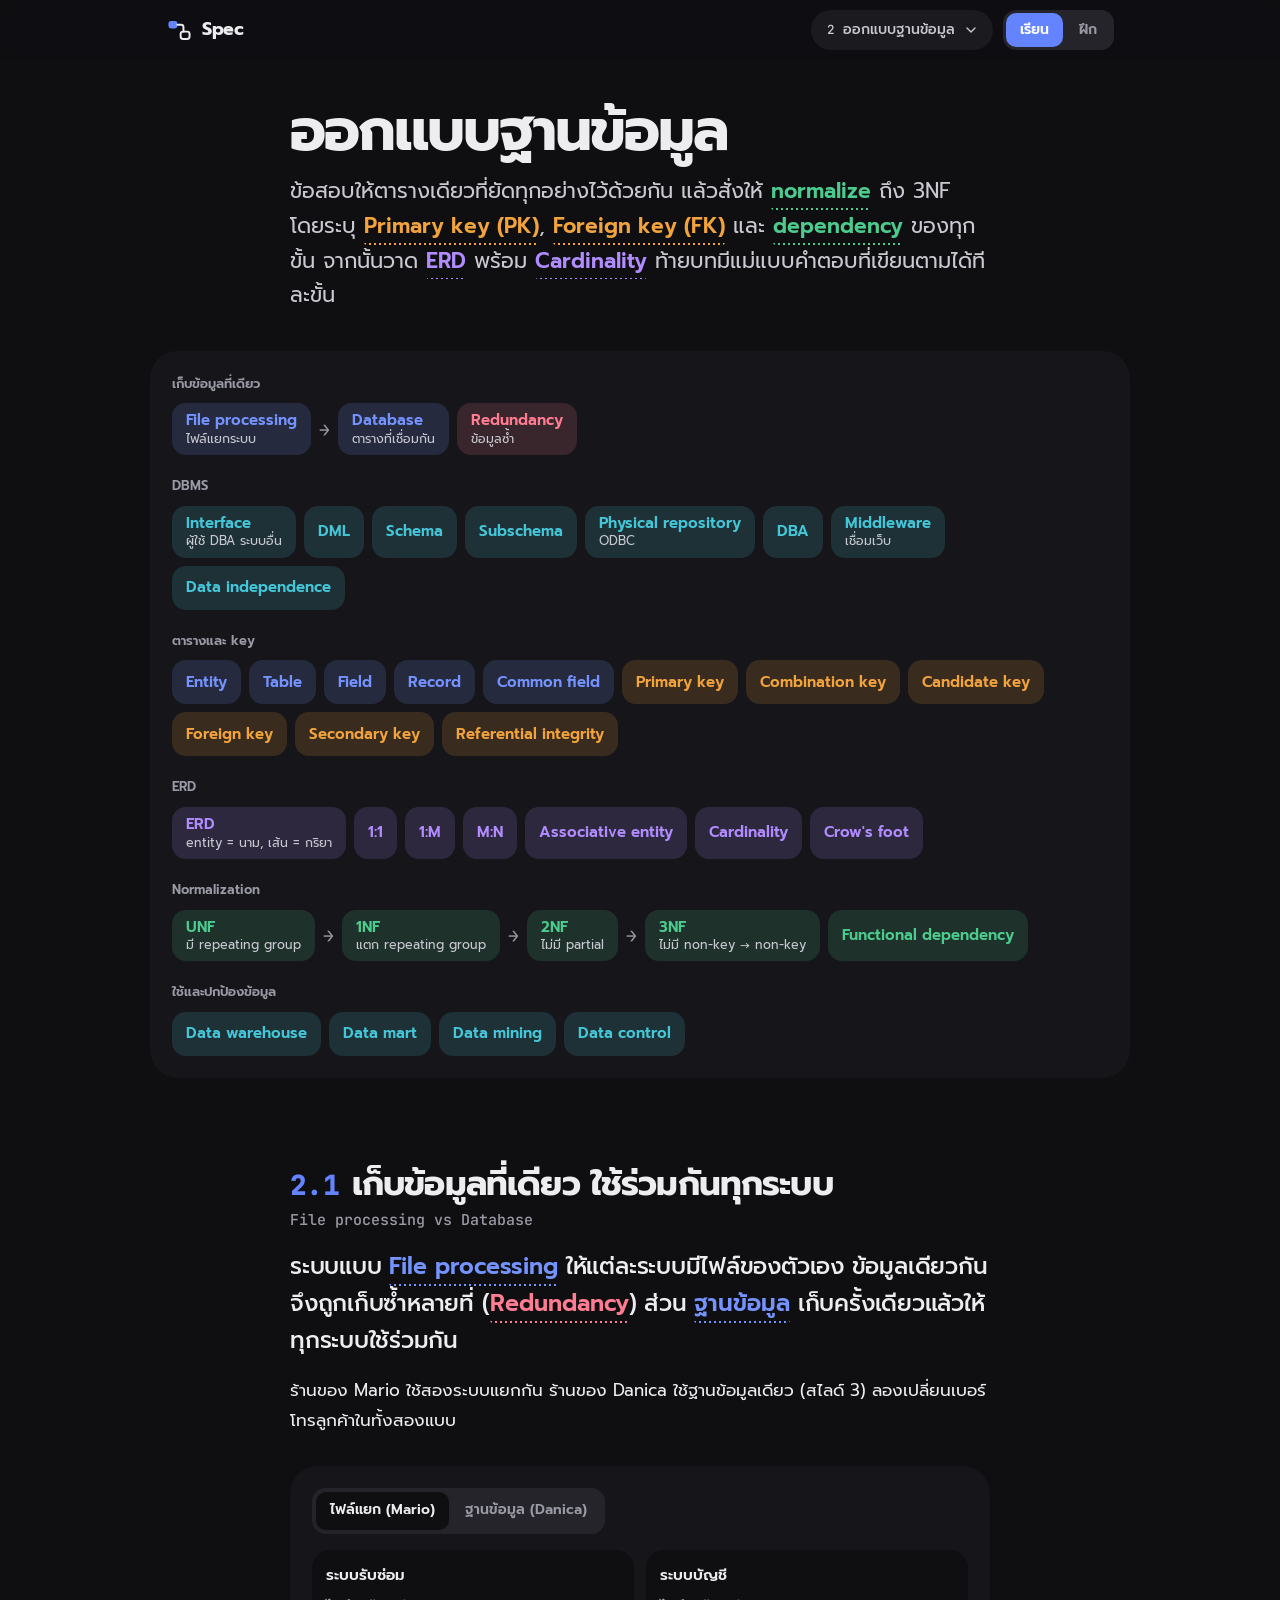
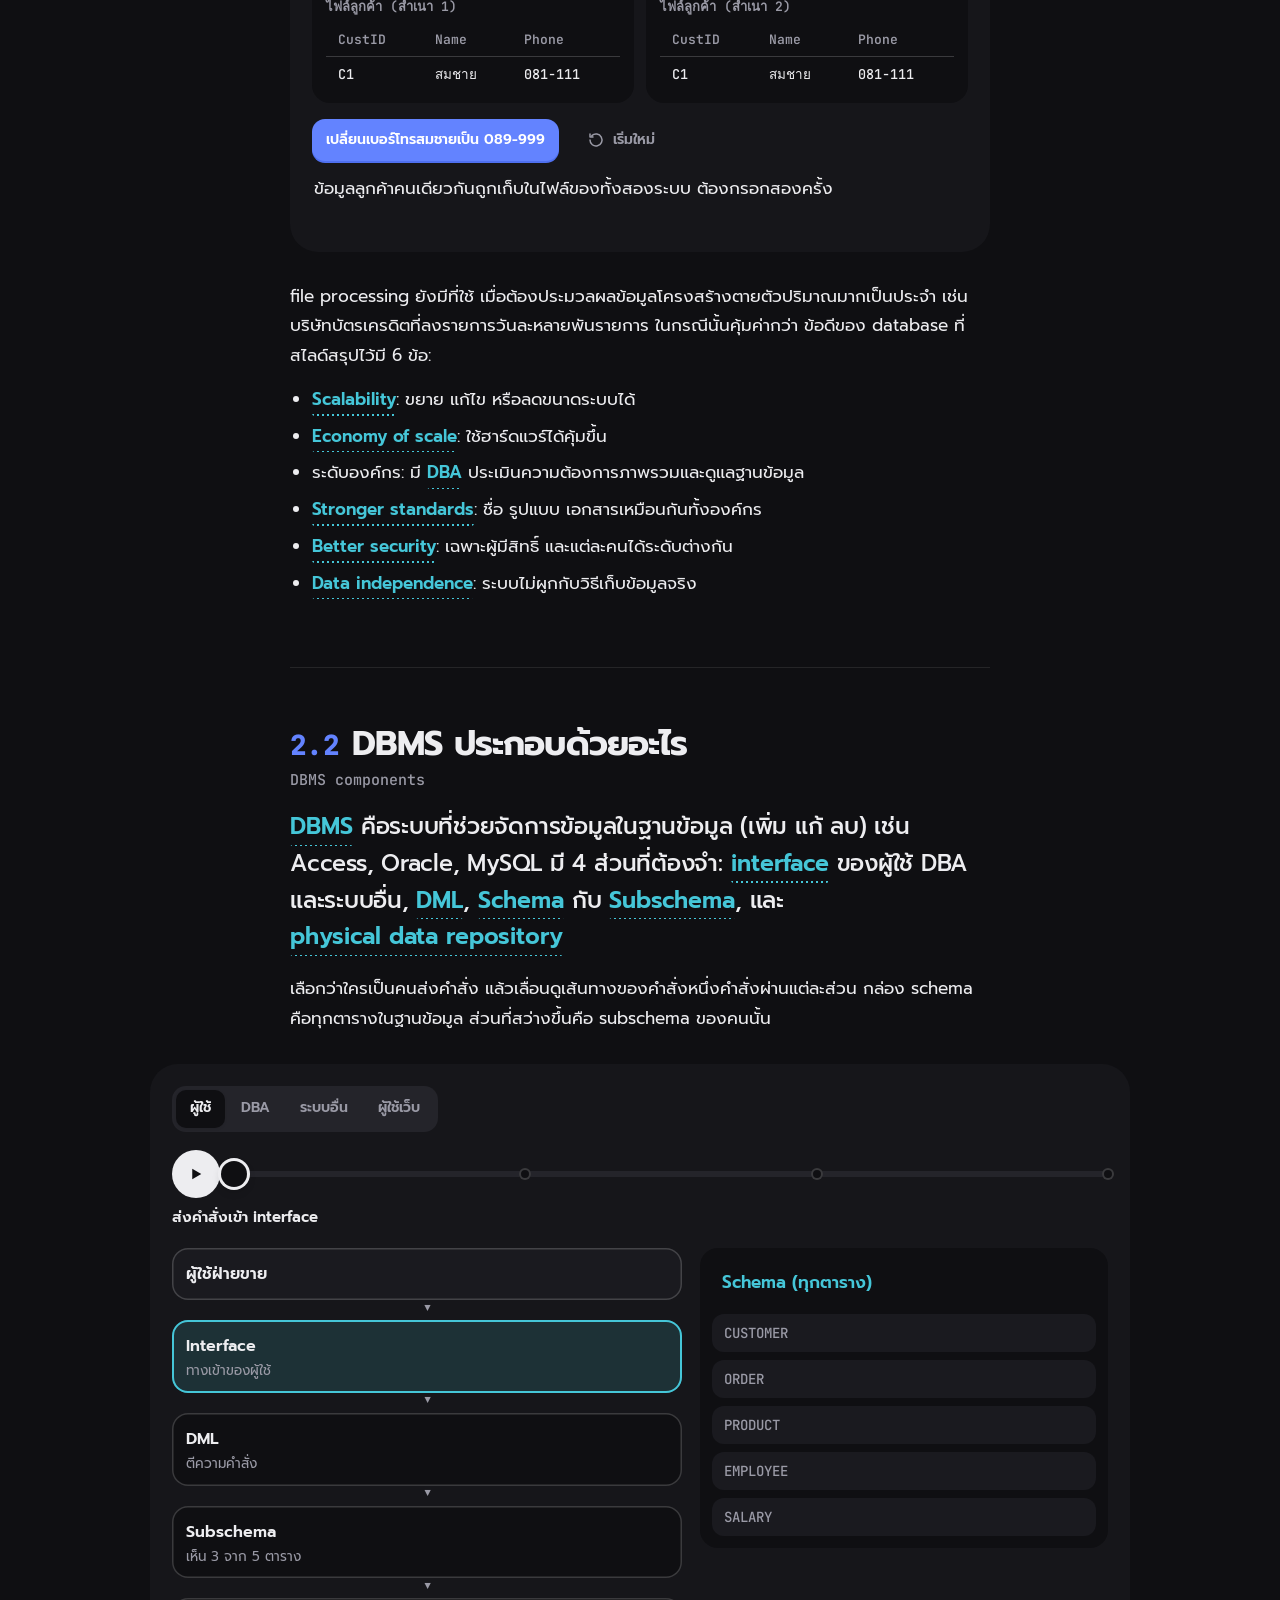
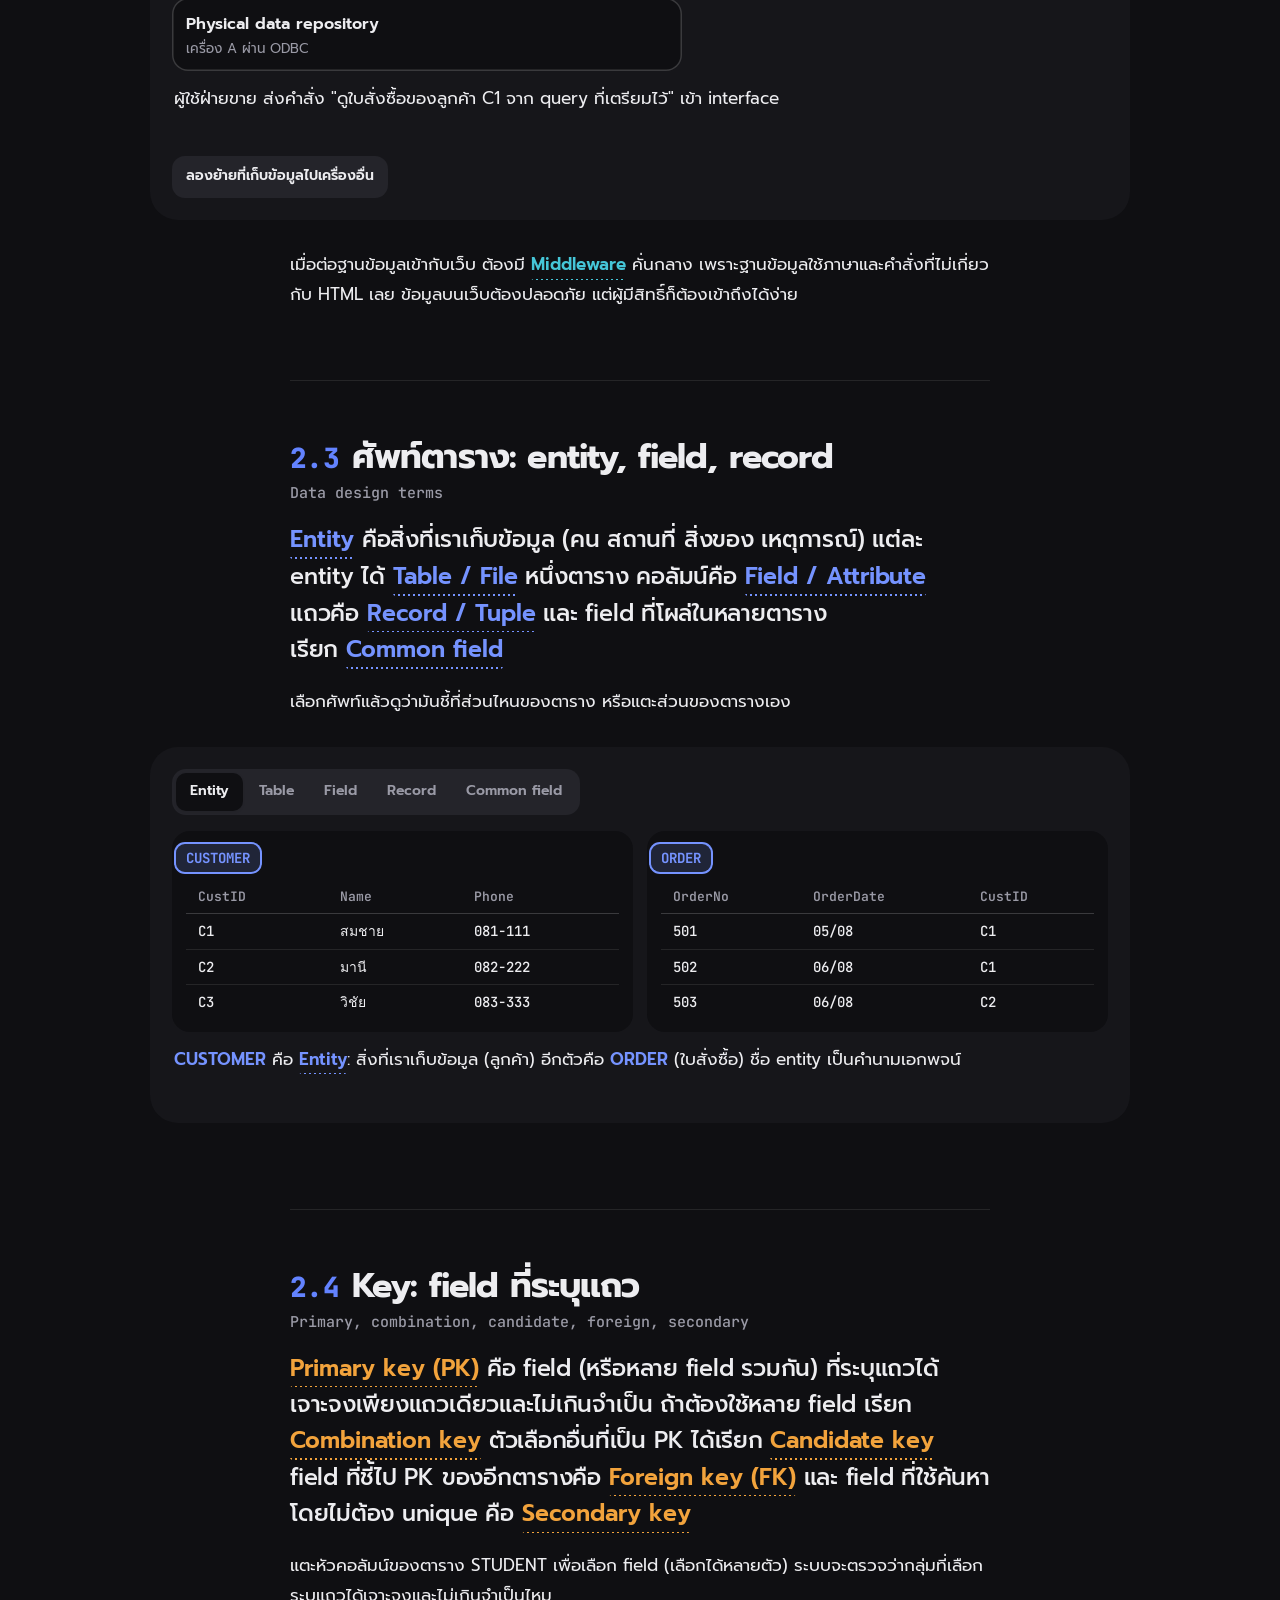
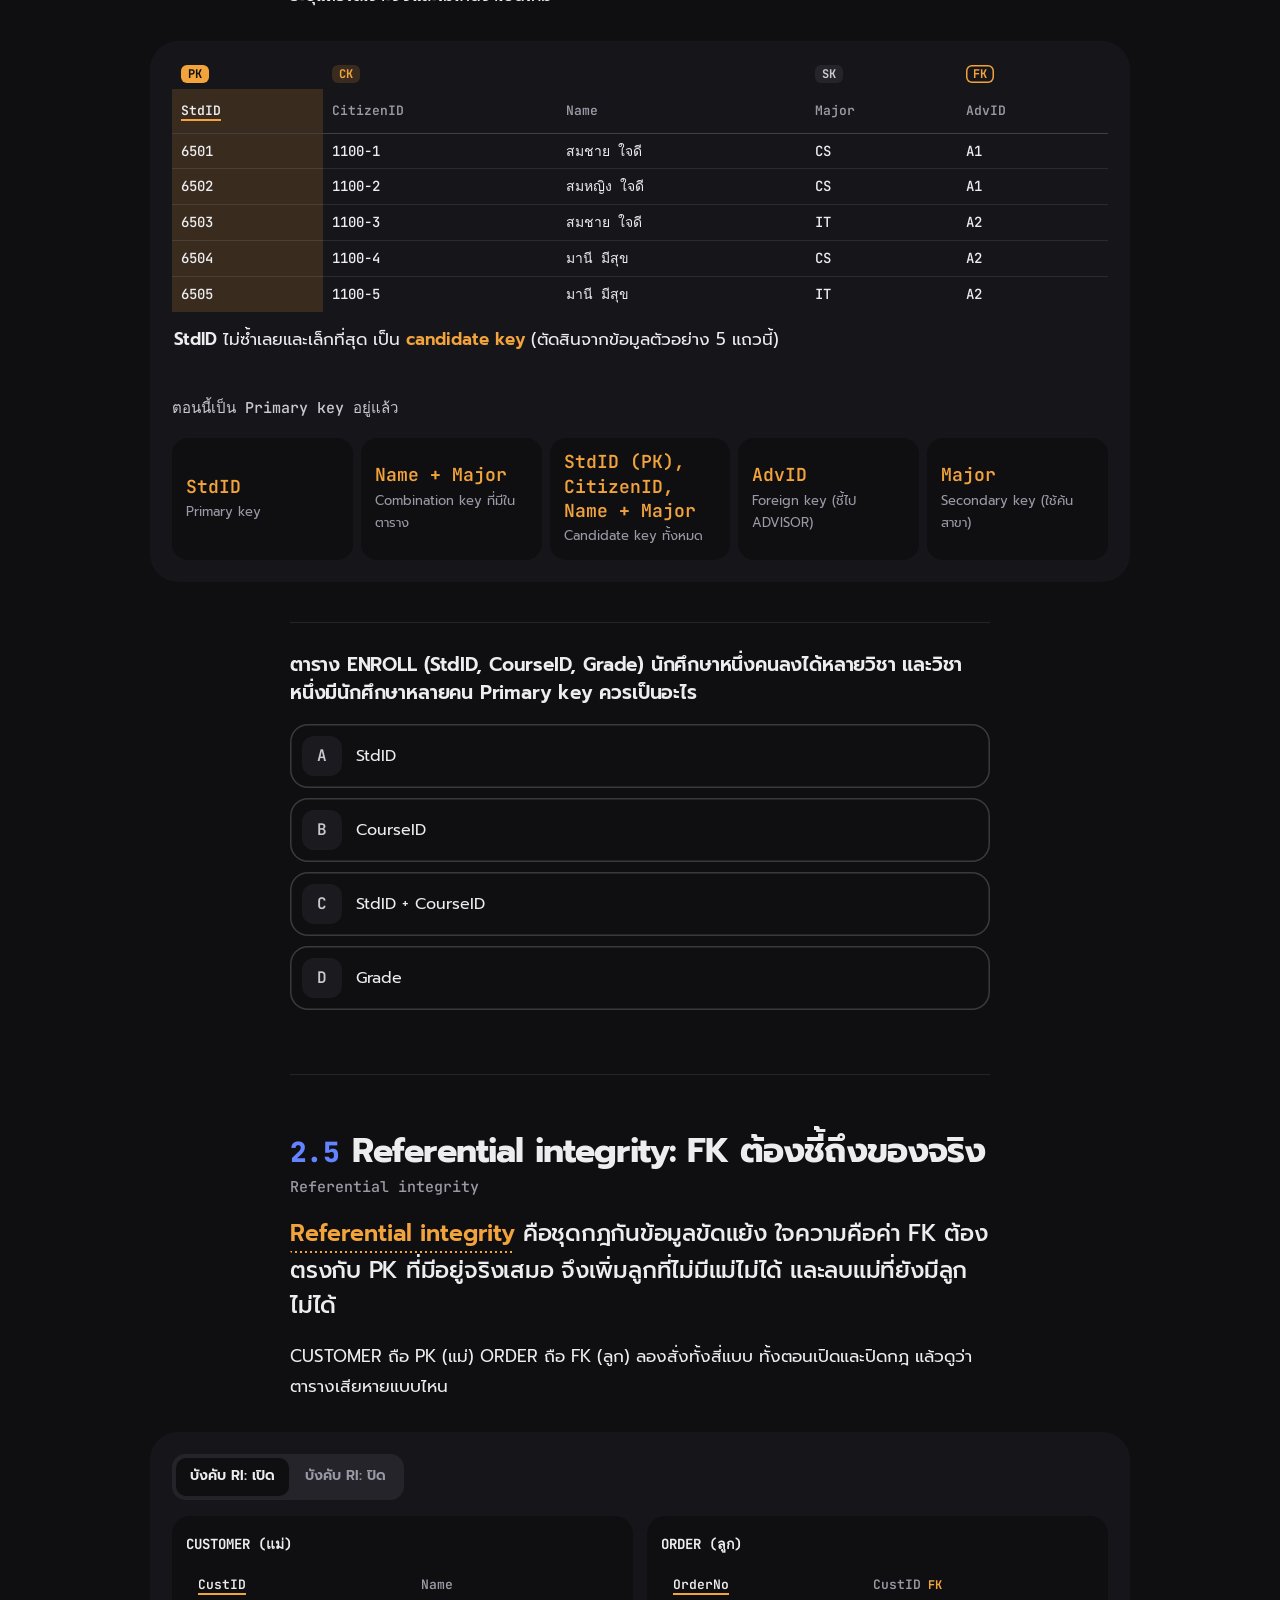
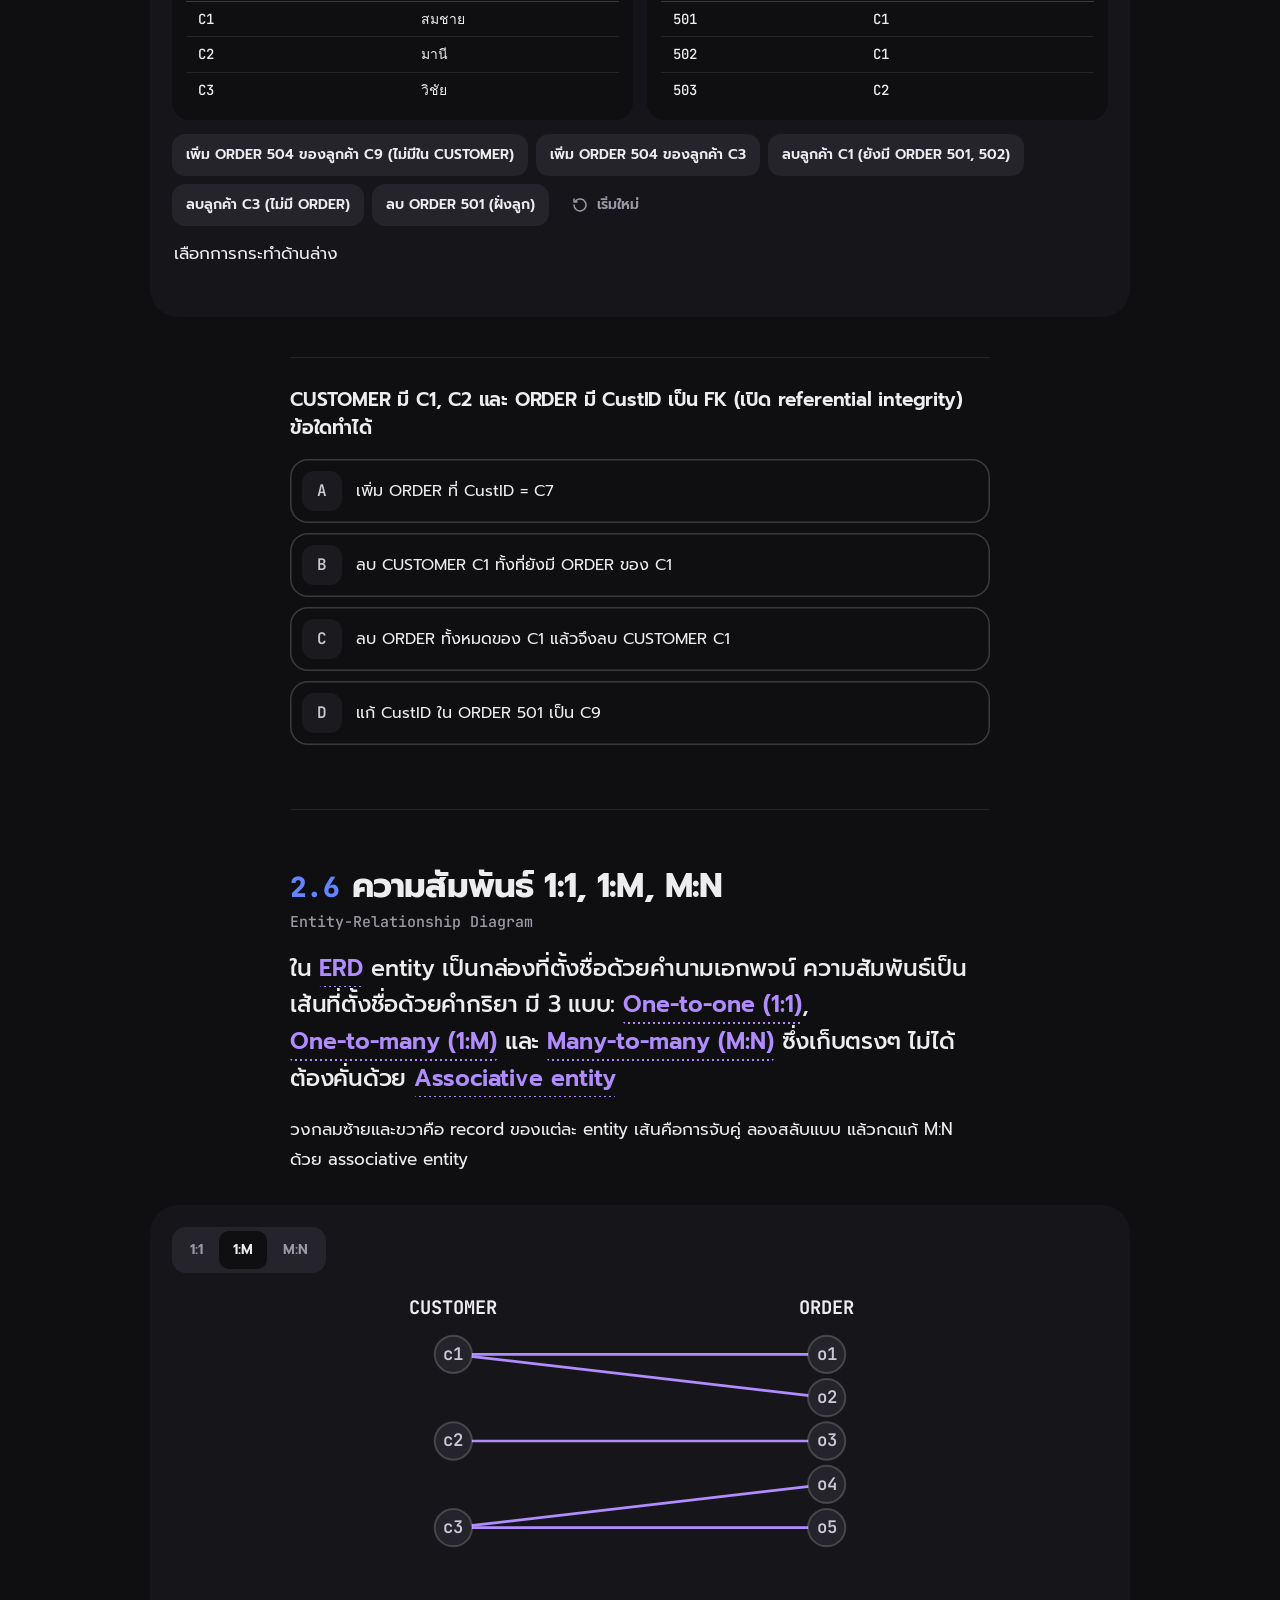
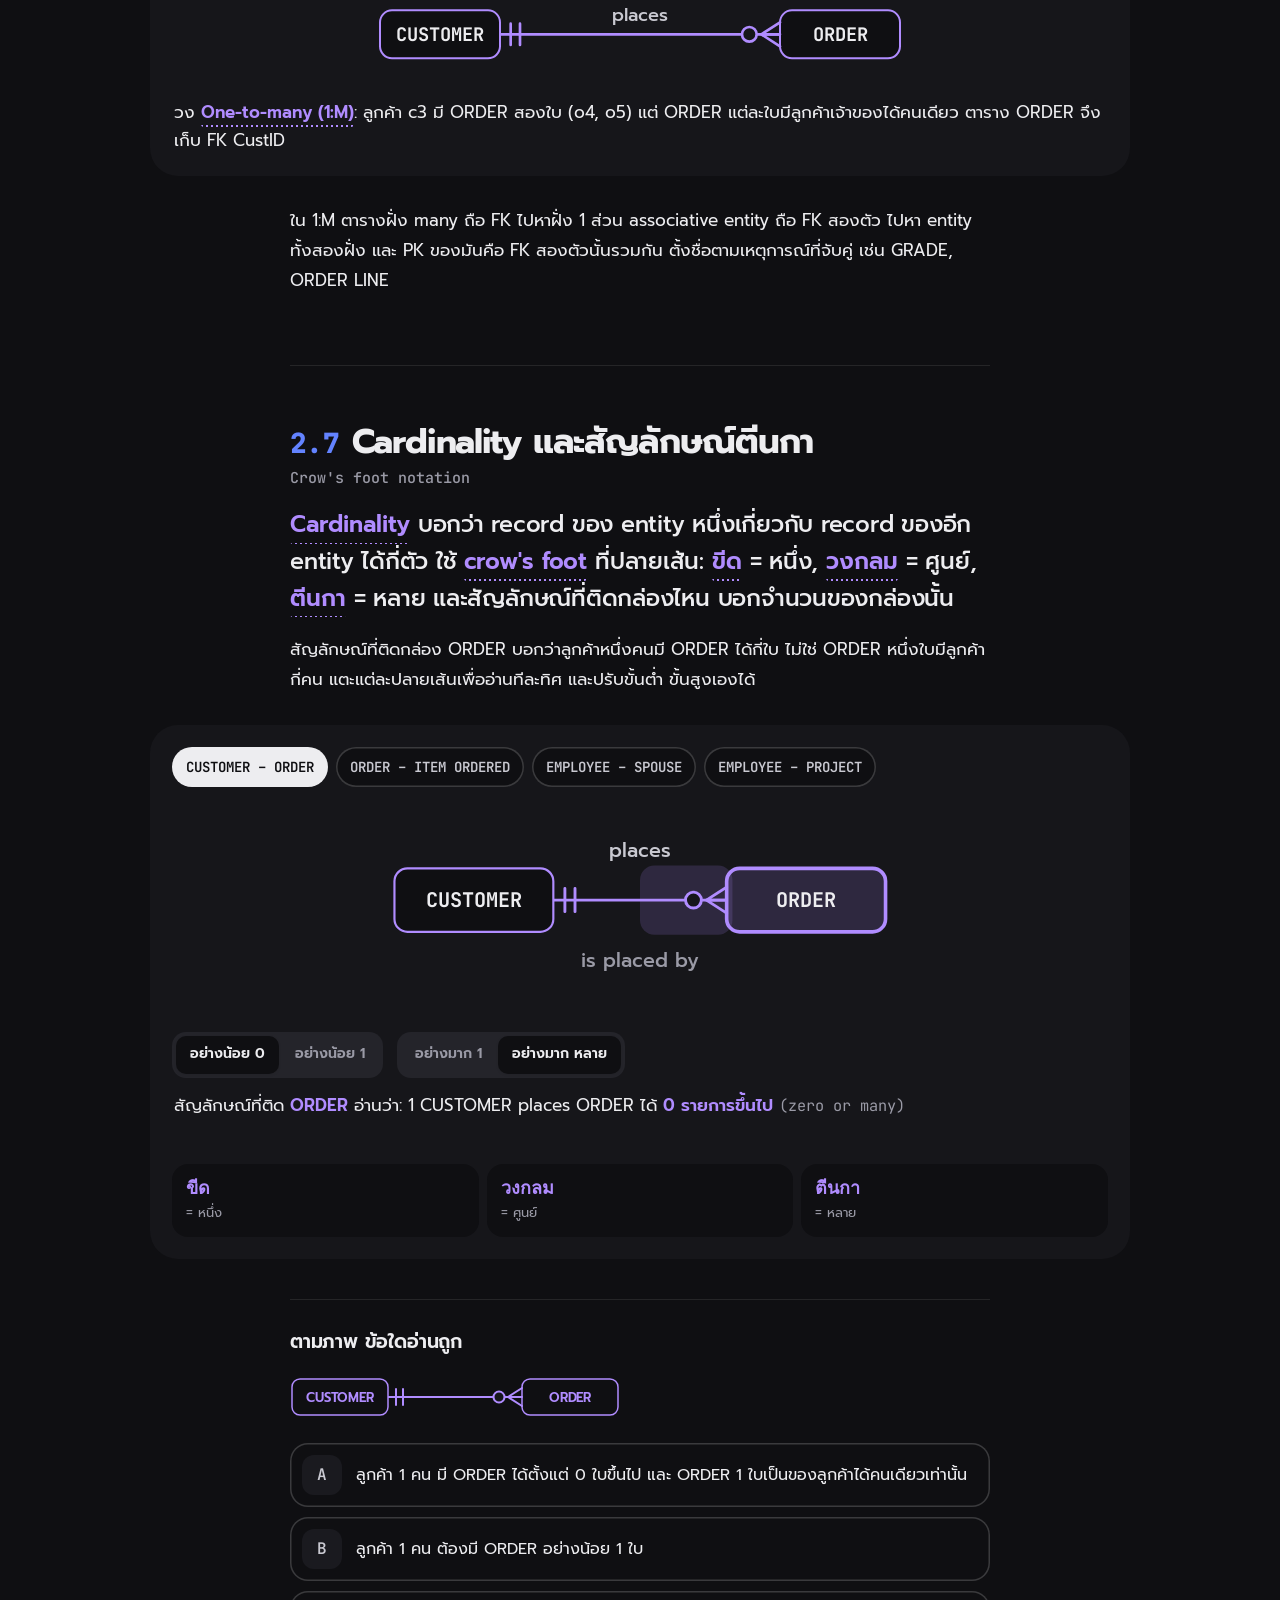
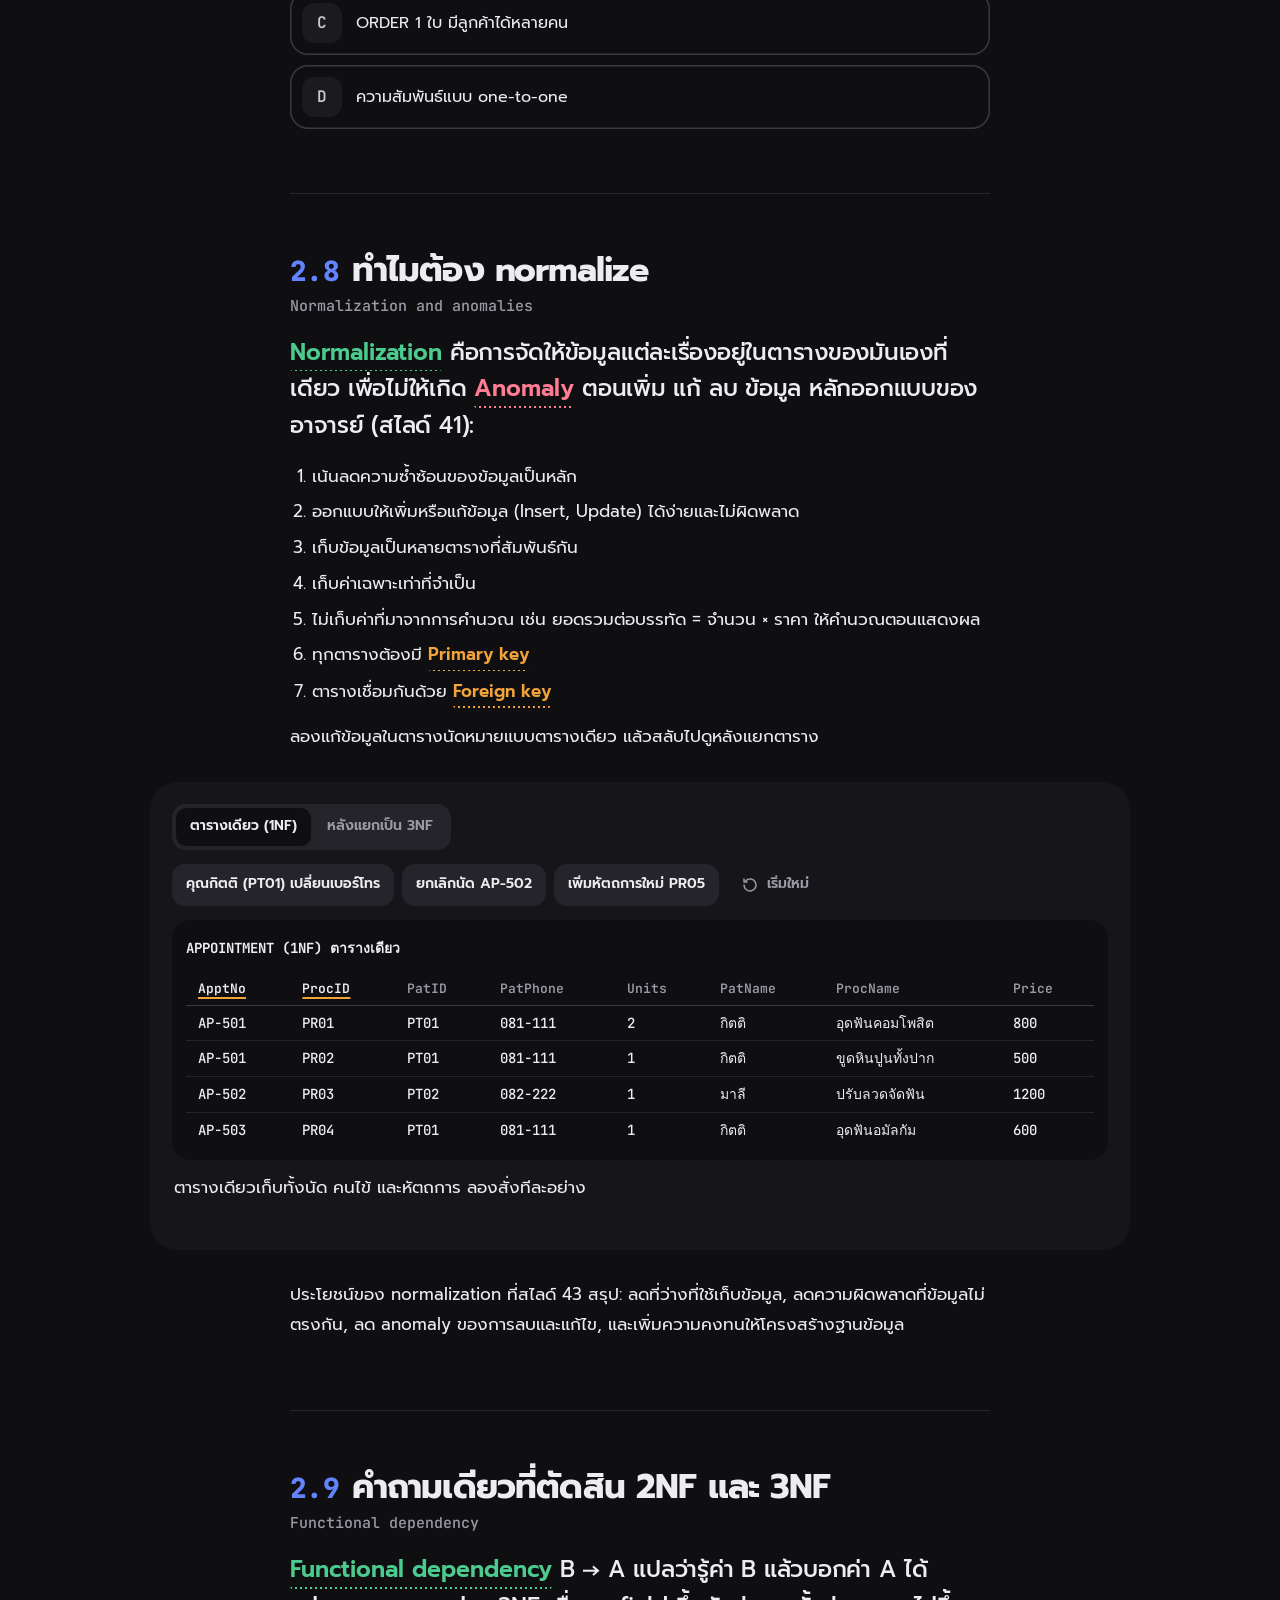
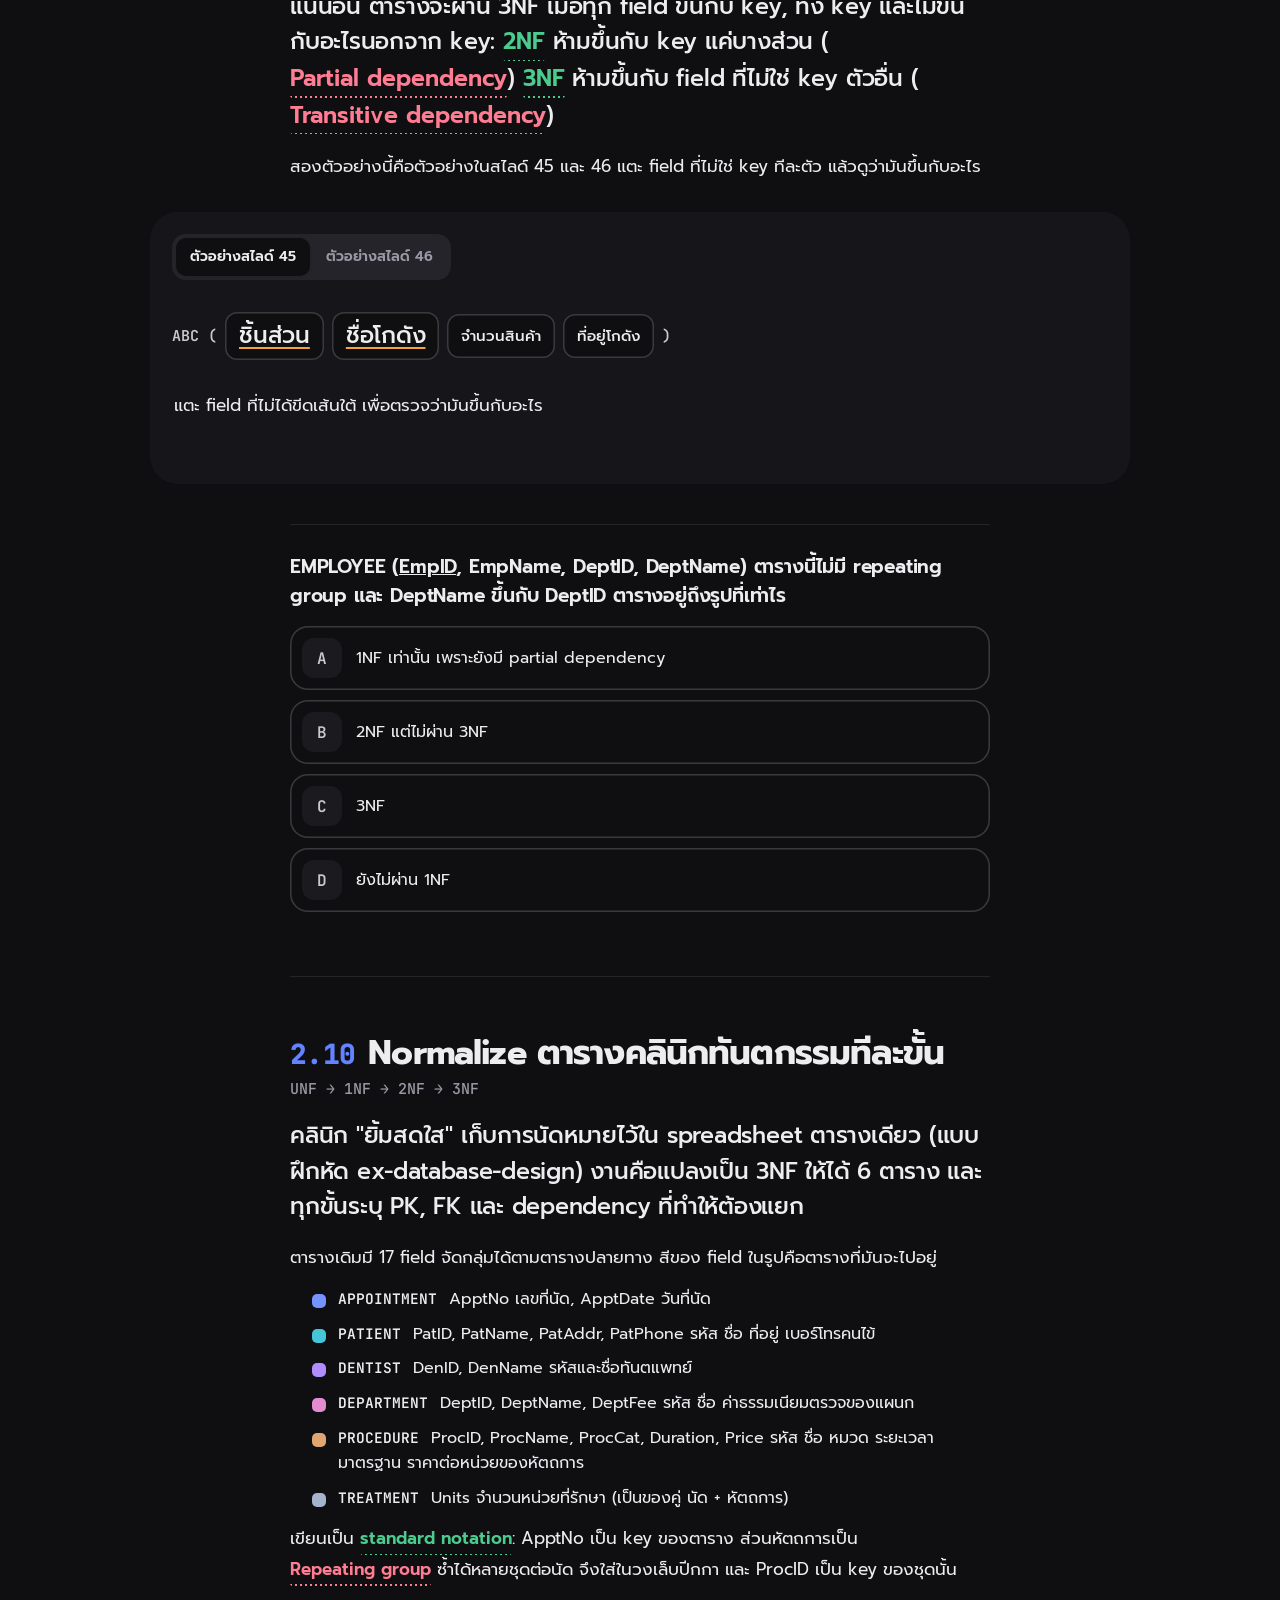
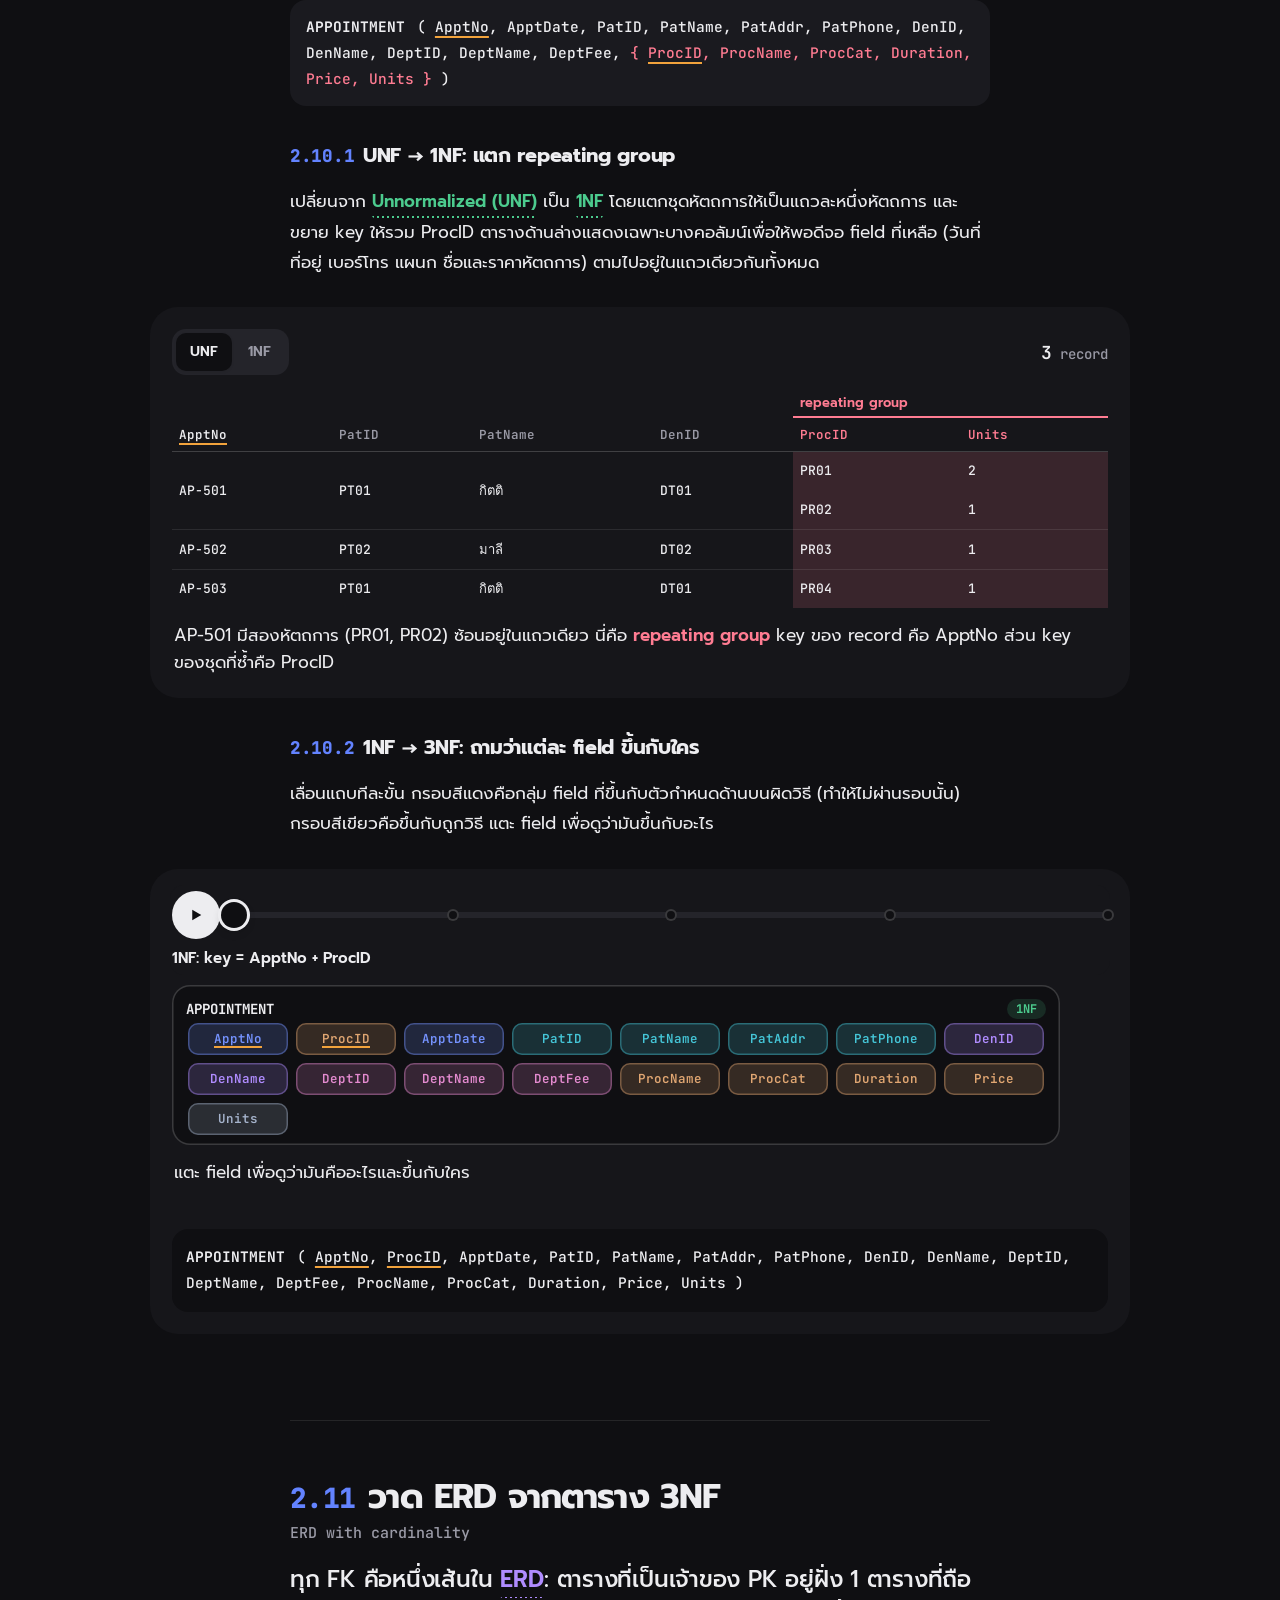
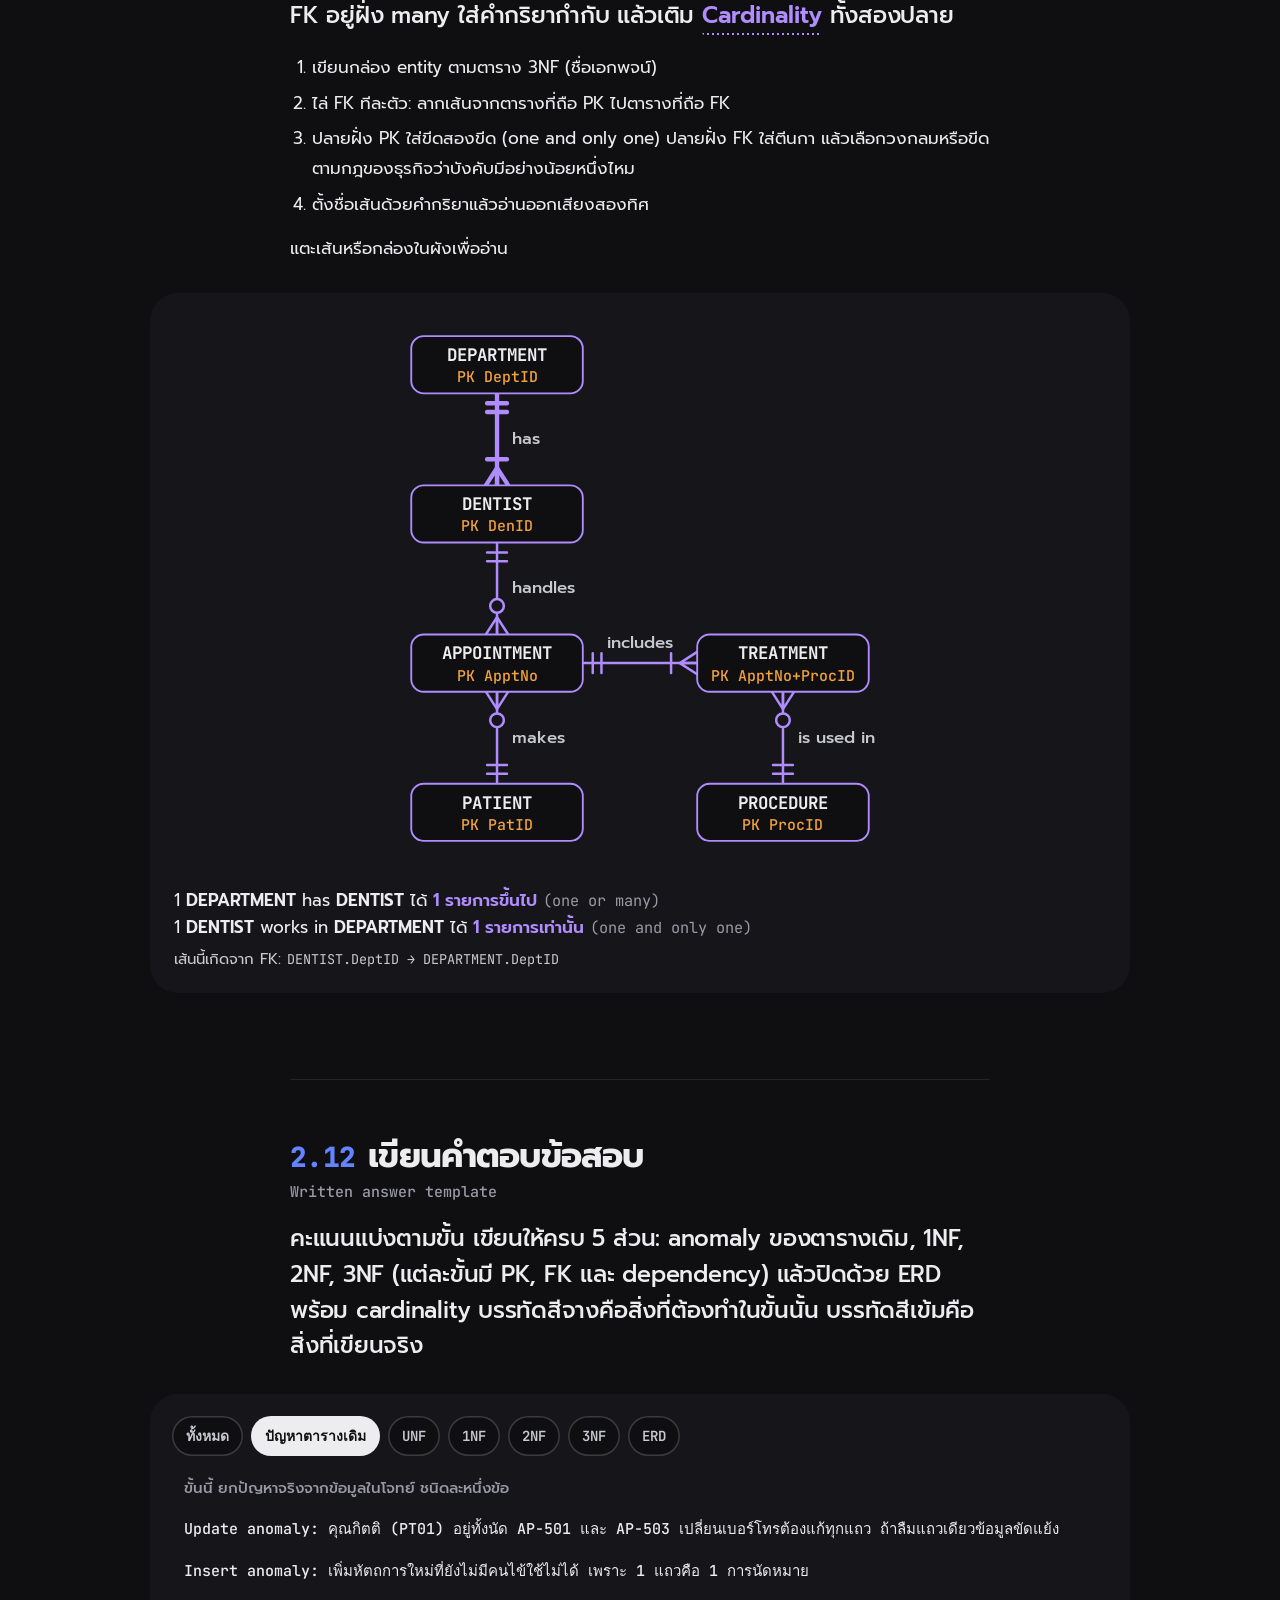
==== data.html @ 09eeddda "Spec: SA&D final review site" ====
<!doctype html>
<html lang="th" data-theme="dark">
<head>
<meta charset="utf-8">
<link rel="icon" href="favicon.svg" type="image/svg+xml">
<meta name="viewport" content="width=device-width, initial-scale=1, viewport-fit=cover">
<title>ออกแบบฐานข้อมูล | Spec</title>
<meta name="theme-color" content="#0F0F12">
<link rel="preconnect" href="https://fonts.googleapis.com">
<link rel="preconnect" href="https://fonts.gstatic.com" crossorigin>
<link rel="stylesheet" href="https://fonts.googleapis.com/css2?family=Prompt:wght@400;500;600;700&family=JetBrains+Mono:wght@400;500;600;700&display=swap">
<link rel="stylesheet" href="assets/core.css">
<link rel="stylesheet" href="assets/data.css">
</head>
<body>
<main>
  <div class="col head">
    <h1>ออกแบบฐานข้อมูล</h1>
    <p class="lede">ข้อสอบให้ตารางเดียวที่ยัดทุกอย่างไว้ด้วยกัน แล้วสั่งให้ [[norm|normalize]] ถึง 3NF โดยระบุ [[pk]], [[fk]] และ [[fd|dependency]] ของทุกขั้น จากนั้นวาด [[erd]] พร้อม [[cardinality]] ท้ายบทมีแม่แบบคำตอบที่เขียนตามได้ทีละขั้น</p>
  </div>

  <div class="fig map" id="map"></div>

  <section class="idea col" id="s-file">
    <h2>เก็บข้อมูลที่เดียว ใช้ร่วมกันทุกระบบ<span class="en">File processing vs Database</span></h2>
    <p class="key">ระบบแบบ [[filesys]] ให้แต่ละระบบมีไฟล์ของตัวเอง ข้อมูลเดียวกันจึงถูกเก็บซ้ำหลายที่ ([[redundancy]]) ส่วน [[database]] เก็บครั้งเดียวแล้วให้ทุกระบบใช้ร่วมกัน</p>
    <p>ร้านของ Mario ใช้สองระบบแยกกัน ร้านของ Danica ใช้ฐานข้อมูลเดียว (สไลด์ 3) ลองเปลี่ยนเบอร์โทรลูกค้าในทั้งสองแบบ</p>
    <div class="fig in-col" id="fig-file"></div>
    <p>file processing ยังมีที่ใช้ เมื่อต้องประมวลผลข้อมูลโครงสร้างตายตัวปริมาณมากเป็นประจำ เช่น บริษัทบัตรเครดิตที่ลงรายการวันละหลายพันรายการ ในกรณีนั้นคุ้มค่ากว่า ข้อดีของ database ที่สไลด์สรุปไว้มี 6 ข้อ:</p>
    <ul>
      <li>[[scal]]: ขยาย แก้ไข หรือลดขนาดระบบได้</li>
      <li>[[econ]]: ใช้ฮาร์ดแวร์ได้คุ้มขึ้น</li>
      <li>ระดับองค์กร: มี [[dba]] ประเมินความต้องการภาพรวมและดูแลฐานข้อมูล</li>
      <li>[[stdz]]: ชื่อ รูปแบบ เอกสารเหมือนกันทั้งองค์กร</li>
      <li>[[secur]]: เฉพาะผู้มีสิทธิ์ และแต่ละคนได้ระดับต่างกัน</li>
      <li>[[indep]]: ระบบไม่ผูกกับวิธีเก็บข้อมูลจริง</li>
    </ul>
  </section>

  <section class="idea col" id="s-dbms">
    <h2>DBMS ประกอบด้วยอะไร<span class="en">DBMS components</span></h2>
    <p class="key">[[dbms]] คือระบบที่ช่วยจัดการข้อมูลในฐานข้อมูล (เพิ่ม แก้ ลบ) เช่น Access, Oracle, MySQL มี 4 ส่วนที่ต้องจำ: [[iface|interface]] ของผู้ใช้ DBA และระบบอื่น, [[dml]], [[schema]] กับ [[subschema]], และ [[repo|physical data repository]]</p>
    <p>เลือกว่าใครเป็นคนส่งคำสั่ง แล้วเลื่อนดูเส้นทางของคำสั่งหนึ่งคำสั่งผ่านแต่ละส่วน กล่อง schema คือทุกตารางในฐานข้อมูล ส่วนที่สว่างขึ้นคือ subschema ของคนนั้น</p>
    <div class="fig" id="fig-dbms"></div>
    <p>เมื่อต่อฐานข้อมูลเข้ากับเว็บ ต้องมี [[middleware]] คั่นกลาง เพราะฐานข้อมูลใช้ภาษาและคำสั่งที่ไม่เกี่ยวกับ HTML เลย ข้อมูลบนเว็บต้องปลอดภัย แต่ผู้มีสิทธิ์ก็ต้องเข้าถึงได้ง่าย</p>
  </section>

  <section class="idea col" id="s-terms">
    <h2>ศัพท์ตาราง: entity, field, record<span class="en">Data design terms</span></h2>
    <p class="key">[[entity]] คือสิ่งที่เราเก็บข้อมูล (คน สถานที่ สิ่งของ เหตุการณ์) แต่ละ entity ได้ [[table]] หนึ่งตาราง คอลัมน์คือ [[field]] แถวคือ [[record]] และ field ที่โผล่ในหลายตารางเรียก [[commonfield]]</p>
    <p>เลือกศัพท์แล้วดูว่ามันชี้ที่ส่วนไหนของตาราง หรือแตะส่วนของตารางเอง</p>
    <div class="fig" id="fig-terms"></div>
  </section>

  <section class="idea col" id="s-keys">
    <h2>Key: field ที่ระบุแถว<span class="en">Primary, combination, candidate, foreign, secondary</span></h2>
    <p class="key">[[pk]] คือ field (หรือหลาย field รวมกัน) ที่ระบุแถวได้เจาะจงเพียงแถวเดียวและไม่เกินจำเป็น ถ้าต้องใช้หลาย field เรียก [[combkey]] ตัวเลือกอื่นที่เป็น PK ได้เรียก [[candkey]] field ที่ชี้ไป PK ของอีกตารางคือ [[fk]] และ field ที่ใช้ค้นหาโดยไม่ต้อง unique คือ [[seckey]]</p>
    <p>แตะหัวคอลัมน์ของตาราง STUDENT เพื่อเลือก field (เลือกได้หลายตัว) ระบบจะตรวจว่ากลุ่มที่เลือกระบุแถวได้เจาะจงและไม่เกินจำเป็นไหม</p>
    <div class="fig" id="fig-keys"></div>
    <div id="q-keys"></div>
  </section>

  <section class="idea col" id="s-ri">
    <h2>Referential integrity: FK ต้องชี้ถึงของจริง<span class="en">Referential integrity</span></h2>
    <p class="key">[[ri]] คือชุดกฎกันข้อมูลขัดแย้ง ใจความคือค่า FK ต้องตรงกับ PK ที่มีอยู่จริงเสมอ จึงเพิ่มลูกที่ไม่มีแม่ไม่ได้ และลบแม่ที่ยังมีลูกไม่ได้</p>
    <p>CUSTOMER ถือ PK (แม่) ORDER ถือ FK (ลูก) ลองสั่งทั้งสี่แบบ ทั้งตอนเปิดและปิดกฎ แล้วดูว่าตารางเสียหายแบบไหน</p>
    <div class="fig" id="fig-ri"></div>
    <div id="q-ri"></div>
  </section>

  <section class="idea col" id="s-rel">
    <h2>ความสัมพันธ์ 1:1, 1:M, M:N<span class="en">Entity-Relationship Diagram</span></h2>
    <p class="key">ใน [[erd]] entity เป็นกล่องที่ตั้งชื่อด้วยคำนามเอกพจน์ ความสัมพันธ์เป็นเส้นที่ตั้งชื่อด้วยคำกริยา มี 3 แบบ: [[r11]], [[r1m]] และ [[rmn]] ซึ่งเก็บตรงๆ ไม่ได้ ต้องคั่นด้วย [[assoc]]</p>
    <p>วงกลมซ้ายและขวาคือ record ของแต่ละ entity เส้นคือการจับคู่ ลองสลับแบบ แล้วกดแก้ M:N ด้วย associative entity</p>
    <div class="fig" id="fig-rel"></div>
    <p>ใน 1:M ตารางฝั่ง many ถือ FK ไปหาฝั่ง 1 ส่วน associative entity ถือ FK สองตัว ไปหา entity ทั้งสองฝั่ง และ PK ของมันคือ FK สองตัวนั้นรวมกัน ตั้งชื่อตามเหตุการณ์ที่จับคู่ เช่น GRADE, ORDER LINE</p>
  </section>

  <section class="idea col" id="s-crow">
    <h2>Cardinality และสัญลักษณ์ตีนกา<span class="en">Crow's foot notation</span></h2>
    <p class="key">[[cardinality]] บอกว่า record ของ entity หนึ่งเกี่ยวกับ record ของอีก entity ได้กี่ตัว ใช้ [[crow|crow's foot]] ที่ปลายเส้น: [[sbar|ขีด]] = หนึ่ง, [[scircle|วงกลม]] = ศูนย์, [[sfoot|ตีนกา]] = หลาย และสัญลักษณ์ที่ติดกล่องไหน บอกจำนวนของกล่องนั้น</p>
    <p>สัญลักษณ์ที่ติดกล่อง ORDER บอกว่าลูกค้าหนึ่งคนมี ORDER ได้กี่ใบ ไม่ใช่ ORDER หนึ่งใบมีลูกค้ากี่คน แตะแต่ละปลายเส้นเพื่ออ่านทีละทิศ และปรับขั้นต่ำ ขั้นสูงเองได้</p>
    <div class="fig" id="fig-crow"></div>
    <div id="q-crow"></div>
  </section>

  <section class="idea col" id="s-norm">
    <h2>ทำไมต้อง normalize<span class="en">Normalization and anomalies</span></h2>
    <p class="key">[[norm]] คือการจัดให้ข้อมูลแต่ละเรื่องอยู่ในตารางของมันเองที่เดียว เพื่อไม่ให้เกิด [[anomaly]] ตอนเพิ่ม แก้ ลบ ข้อมูล หลักออกแบบของอาจารย์ (สไลด์ 41):</p>
    <ol>
      <li>เน้นลดความซ้ำซ้อนของข้อมูลเป็นหลัก</li>
      <li>ออกแบบให้เพิ่มหรือแก้ข้อมูล (Insert, Update) ได้ง่ายและไม่ผิดพลาด</li>
      <li>เก็บข้อมูลเป็นหลายตารางที่สัมพันธ์กัน</li>
      <li>เก็บค่าเฉพาะเท่าที่จำเป็น</li>
      <li>ไม่เก็บค่าที่มาจากการคำนวณ เช่น ยอดรวมต่อบรรทัด = จำนวน × ราคา ให้คำนวณตอนแสดงผล</li>
      <li>ทุกตารางต้องมี [[pk|Primary key]]</li>
      <li>ตารางเชื่อมกันด้วย [[fk|Foreign key]]</li>
    </ol>
    <p>ลองแก้ข้อมูลในตารางนัดหมายแบบตารางเดียว แล้วสลับไปดูหลังแยกตาราง</p>
    <div class="fig" id="fig-anom"></div>
    <p>ประโยชน์ของ normalization ที่สไลด์ 43 สรุป: ลดที่ว่างที่ใช้เก็บข้อมูล, ลดความผิดพลาดที่ข้อมูลไม่ตรงกัน, ลด anomaly ของการลบและแก้ไข, และเพิ่มความคงทนให้โครงสร้างฐานข้อมูล</p>
  </section>

  <section class="idea col" id="s-fd">
    <h2>คำถามเดียวที่ตัดสิน 2NF และ 3NF<span class="en">Functional dependency</span></h2>
    <p class="key">[[fd|Functional dependency]] B → A แปลว่ารู้ค่า B แล้วบอกค่า A ได้แน่นอน ตารางจะผ่าน 3NF เมื่อทุก field ขึ้นกับ key, ทั้ง key และไม่ขึ้นกับอะไรนอกจาก key: [[nf2|2NF]] ห้ามขึ้นกับ key แค่บางส่วน ([[partial]]) [[nf3|3NF]] ห้ามขึ้นกับ field ที่ไม่ใช่ key ตัวอื่น ([[transitive]])</p>
    <p>สองตัวอย่างนี้คือตัวอย่างในสไลด์ 45 และ 46 แตะ field ที่ไม่ใช่ key ทีละตัว แล้วดูว่ามันขึ้นกับอะไร</p>
    <div class="fig" id="fig-fd"></div>
    <div id="q-fd"></div>
  </section>

  <section class="idea col" id="s-walk">
    <h2>Normalize ตารางคลินิกทันตกรรมทีละขั้น<span class="en">UNF → 1NF → 2NF → 3NF</span></h2>
    <p class="key">คลินิก "ยิ้มสดใส" เก็บการนัดหมายไว้ใน spreadsheet ตารางเดียว (แบบฝึกหัด ex-database-design) งานคือแปลงเป็น 3NF ให้ได้ 6 ตาราง และทุกขั้นระบุ PK, FK และ dependency ที่ทำให้ต้องแยก</p>
    <p>ตารางเดิมมี 17 field จัดกลุ่มได้ตามตารางปลายทาง สีของ field ในรูปคือตารางที่มันจะไปอยู่</p>
    <ul class="grp6">
      <li><i class="sw oa"></i><span><b>APPOINTMENT</b> ApptNo เลขที่นัด, ApptDate วันที่นัด</span></li>
      <li><i class="sw op"></i><span><b>PATIENT</b> PatID, PatName, PatAddr, PatPhone รหัส ชื่อ ที่อยู่ เบอร์โทรคนไข้</span></li>
      <li><i class="sw od"></i><span><b>DENTIST</b> DenID, DenName รหัสและชื่อทันตแพทย์</span></li>
      <li><i class="sw ot"></i><span><b>DEPARTMENT</b> DeptID, DeptName, DeptFee รหัส ชื่อ ค่าธรรมเนียมตรวจของแผนก</span></li>
      <li><i class="sw or"></i><span><b>PROCEDURE</b> ProcID, ProcName, ProcCat, Duration, Price รหัส ชื่อ หมวด ระยะเวลามาตรฐาน ราคาต่อหน่วยของหัตถการ</span></li>
      <li><i class="sw ou"></i><span><b>TREATMENT</b> Units จำนวนหน่วยที่รักษา (เป็นของคู่ นัด + หัตถการ)</span></li>
    </ul>
    <p>เขียนเป็น [[notation|standard notation]]: ApptNo เป็น key ของตาราง ส่วนหัตถการเป็น [[repgroup]] ซ้ำได้หลายชุดต่อนัด จึงใส่ในวงเล็บปีกกา และ ProcID เป็น key ของชุดนั้น</p>
    <div class="note-code mono" id="unf-code"></div>

    <h3>UNF → 1NF: แตก repeating group</h3>
    <p>เปลี่ยนจาก [[unf]] เป็น [[nf1]] โดยแตกชุดหัตถการให้เป็นแถวละหนึ่งหัตถการ และขยาย key ให้รวม ProcID ตารางด้านล่างแสดงเฉพาะบางคอลัมน์เพื่อให้พอดีจอ field ที่เหลือ (วันที่ ที่อยู่ เบอร์โทร แผนก ชื่อและราคาหัตถการ) ตามไปอยู่ในแถวเดียวกันทั้งหมด</p>
    <div class="fig" id="fig-1nf"></div>

    <h3>1NF → 3NF: ถามว่าแต่ละ field ขึ้นกับใคร</h3>
    <p>เลื่อนแถบทีละขั้น กรอบสีแดงคือกลุ่ม field ที่ขึ้นกับตัวกำหนดด้านบนผิดวิธี (ทำให้ไม่ผ่านรอบนั้น) กรอบสีเขียวคือขึ้นกับถูกวิธี แตะ field เพื่อดูว่ามันขึ้นกับอะไร</p>
    <div class="fig stickfig" id="fig-nf"></div>
  </section>

  <section class="idea col" id="s-erd">
    <h2>วาด ERD จากตาราง 3NF<span class="en">ERD with cardinality</span></h2>
    <p class="key">ทุก FK คือหนึ่งเส้นใน [[erd]]: ตารางที่เป็นเจ้าของ PK อยู่ฝั่ง 1 ตารางที่ถือ FK อยู่ฝั่ง many ใส่คำกริยากำกับ แล้วเติม [[cardinality]] ทั้งสองปลาย</p>
    <ol>
      <li>เขียนกล่อง entity ตามตาราง 3NF (ชื่อเอกพจน์)</li>
      <li>ไล่ FK ทีละตัว: ลากเส้นจากตารางที่ถือ PK ไปตารางที่ถือ FK</li>
      <li>ปลายฝั่ง PK ใส่ขีดสองขีด (one and only one) ปลายฝั่ง FK ใส่ตีนกา แล้วเลือกวงกลมหรือขีดตามกฎของธุรกิจว่าบังคับมีอย่างน้อยหนึ่งไหม</li>
      <li>ตั้งชื่อเส้นด้วยคำกริยาแล้วอ่านออกเสียงสองทิศ</li>
    </ol>
    <p>แตะเส้นหรือกล่องในผังเพื่ออ่าน</p>
    <div class="fig" id="fig-erd"></div>
  </section>

  <section class="idea col" id="s-answer">
    <h2>เขียนคำตอบข้อสอบ<span class="en">Written answer template</span></h2>
    <p class="key">คะแนนแบ่งตามขั้น เขียนให้ครบ 5 ส่วน: anomaly ของตารางเดิม, 1NF, 2NF, 3NF (แต่ละขั้นมี PK, FK และ dependency) แล้วปิดด้วย ERD พร้อม cardinality บรรทัดสีจางคือสิ่งที่ต้องทำในขั้นนั้น บรรทัดสีเข้มคือสิ่งที่เขียนจริง</p>
    <div class="fig" id="fig-answer"></div>
  </section>

  <section class="idea col" id="s-use">
    <h2>ใช้ข้อมูลที่เก็บไว้: warehouse, mart, mining<span class="en">Data storage and access</span></h2>
    <p class="key">[[warehouse]] รวมข้อมูลจากหลายระบบทั่วบริษัทไว้ที่เดียว [[mart]] คือคลังย่อยที่ออกแบบให้แผนกเดียวใช้ และ [[mining]] คือการหา pattern ในข้อมูลเหล่านั้น</p>
    <div class="fig" id="fig-use"></div>
  </section>

  <section class="idea col" id="s-ctrl">
    <h2>ปกป้องข้อมูล<span class="en">Data control</span></h2>
    <p class="key">DBMS ที่ดีต้องมี [[control|กลไกควบคุมและรักษาความปลอดภัย]] ในตัว ได้แก่ [[access|จำกัดการเข้าถึง]], [[passw|user ID, password, permission]], [[encrypt|encryption]], [[backup]], [[recovery]] และ [[auditlog|audit log]] เลือกเหตุการณ์ แล้วดูว่ากลไกไหนรับมือ</p>
    <div class="fig" id="fig-ctrl"></div>
  </section>

  <a class="next" href="money.html"><div class="s">บทถัดไป</div><div class="t">กลยุทธ์การพัฒนาและความคุ้มค่า <svg viewBox="0 0 24 24" fill="none" stroke="currentColor" stroke-width="2" stroke-linecap="round" stroke-linejoin="round"><path d="M5 12h14M13 6l6 6-6 6"/></svg></div></a>
</main>
<script src="assets/core.js"></script>
<script src="assets/data-concepts.js"></script>
<script src="data.js"></script>
</body>
</html>
---- assets/core.css ----
/* Hop: shared design system. One reading column, figures on a soft band, colour = meaning (each concept keeps one hue everywhere). */
:root {
  --bg: #FBFBFA; --surface: #F1F1EF; --surface-2: #E7E7E4; --band: #F3F3F1; --ink: #141418; --ink-2: #3B3B44; --muted: #6E6E78; --line: rgba(20,20,24,.10); --line-2: rgba(20,20,24,.18);
  --accent: #2F5BEA; --accent-press: #2549C4; --on-accent: #fff; --accent-soft: rgba(47,91,234,.12);
  /* meaning colours: net/blue, sub/amber, host/green, violet, rose, teal */
  --c-blue: #2F5BEA;  --c-blue-s: #E3EAFD;
  --c-amber: #C76A00; --c-amber-s: #FCEBD6;
  --c-green: #12855A; --c-green-s: #DCF2E7;
  --c-violet: #7A45D8; --c-violet-s: #EEE5FC;
  --c-rose: #D0344F; --c-rose-s: #FCE3E7;
  --c-teal: #0C7F91; --c-teal-s: #D9F0F3;
  --good: #12855A; --good-soft: #DCF2E7; --bad: #C2331D; --bad-soft: #FCE6E1;
  --font: "Prompt", "Noto Sans Thai", "Leelawadee UI", system-ui, sans-serif;
  --mono: "JetBrains Mono", ui-monospace, "SF Mono", Consolas, monospace;
  --ease: cubic-bezier(.23,1,.32,1); --ease-io: cubic-bezier(.77,0,.175,1); --drawer: cubic-bezier(.32,.72,0,1);
  --col: 700px; --wide: 980px; --r: 20px;
  color-scheme: light;
}
:root:not([data-theme="light"]) {
  --bg: #0F0F12; --surface: #1A1A1F; --surface-2: #24242A; --band: #16161A; --ink: #EDEDF0; --ink-2: #C9C9D1; --muted: #9A9AA6; --line: rgba(255,255,255,.09); --line-2: rgba(255,255,255,.18);
  --accent: #6383FF; --accent-press: #4F70F0; --accent-soft: rgba(99,131,255,.16);
  --c-blue: #7593FF;  --c-blue-s: rgba(117,147,255,.16);
  --c-amber: #F2A33C; --c-amber-s: rgba(242,163,60,.16);
  --c-green: #4CCB8E; --c-green-s: rgba(76,203,142,.15);
  --c-violet: #B08CFF; --c-violet-s: rgba(176,140,255,.16);
  --c-rose: #FF7C92; --c-rose-s: rgba(255,124,146,.15);
  --c-teal: #45C6D8; --c-teal-s: rgba(69,198,216,.15);
  --good: #4CCB8E; --good-soft: rgba(76,203,142,.14); --bad: #F2846F; --bad-soft: rgba(242,132,111,.14);
  color-scheme: dark; }
:root[data-theme="dark"] {
  --bg: #0F0F12; --surface: #1A1A1F; --surface-2: #24242A; --band: #16161A; --ink: #EDEDF0; --ink-2: #C9C9D1; --muted: #9A9AA6; --line: rgba(255,255,255,.09); --line-2: rgba(255,255,255,.18);
  --accent: #6383FF; --accent-press: #4F70F0; --accent-soft: rgba(99,131,255,.16);
  --c-blue: #7593FF;  --c-blue-s: rgba(117,147,255,.16);
  --c-amber: #F2A33C; --c-amber-s: rgba(242,163,60,.16);
  --c-green: #4CCB8E; --c-green-s: rgba(76,203,142,.15);
  --c-violet: #B08CFF; --c-violet-s: rgba(176,140,255,.16);
  --c-rose: #FF7C92; --c-rose-s: rgba(255,124,146,.15);
  --c-teal: #45C6D8; --c-teal-s: rgba(69,198,216,.15);
  --good: #4CCB8E; --good-soft: rgba(76,203,142,.14); --bad: #F2846F; --bad-soft: rgba(242,132,111,.14);
  color-scheme: dark; }

* { box-sizing: border-box; }
html { -webkit-tap-highlight-color: transparent; -webkit-text-size-adjust: 100%; scroll-padding-top: 76px; }
body { margin: 0; background: var(--bg); color: var(--ink); font: 400 17px/1.75 var(--font); overflow-x: hidden; }
button { font: inherit; color: inherit; background: none; border: 0; padding: 0; cursor: pointer; -webkit-user-select: none; user-select: none; touch-action: manipulation; }
a { color: var(--accent); text-decoration: none; }
:focus-visible { outline: 2px solid var(--accent); outline-offset: 2px; border-radius: 8px; }
[hidden] { display: none !important; }
b, strong { font-weight: 600; }
.mono, code { font-family: var(--mono); font-size: .9em; }
code { background: var(--surface); padding: .1em .4em; border-radius: 6px; }
svg text { font-family: var(--font); }

/* top bar */
.bar { position: sticky; top: 0; z-index: 30; background: color-mix(in srgb, var(--bg) 84%, transparent); backdrop-filter: saturate(170%) blur(16px); -webkit-backdrop-filter: saturate(170%) blur(16px); border-bottom: 1px solid transparent; transition: border-color 200ms ease; padding-top: env(safe-area-inset-top, 0px); }
.bar.scrolled { border-bottom-color: var(--line); }
.bar-in { max-width: var(--wide); margin: 0 auto; height: 60px; padding: 0 16px; display: flex; align-items: center; gap: 10px; }
.brand { display: flex; align-items: center; gap: 10px; font-weight: 700; font-size: 18px; letter-spacing: -.02em; color: var(--ink); margin-right: auto; }
.brand svg { width: 26px; height: 26px; }
.chap-pill { height: 40px; padding: 0 14px 0 16px; border-radius: 999px; background: var(--surface); font-size: 14px; font-weight: 500; display: inline-flex; align-items: center; gap: 8px; color: var(--ink-2); }
.chap-pill svg { width: 16px; height: 16px; }
.iconbtn { width: 40px; height: 40px; border-radius: 999px; display: grid; place-items: center; color: var(--muted); flex: none; }
.iconbtn svg { width: 20px; height: 20px; }
.progress { position: absolute; left: 0; bottom: -1px; height: 2px; background: var(--accent); width: 0; transform-origin: left; }

/* chapter menu (drops from bar) */
.menu { position: fixed; inset: 0; z-index: 40; pointer-events: none; }
.menu .scrim { position: absolute; inset: 0; background: rgba(10,10,14,.32); opacity: 0; transition: opacity 220ms ease; }
.menu .panel { position: absolute; right: max(16px, calc((100vw - var(--wide)) / 2 + 16px)); top: calc(env(safe-area-inset-top, 0px) + 64px); width: min(380px, calc(100vw - 32px)); background: var(--bg); border-radius: 22px; padding: 8px; box-shadow: 0 24px 60px rgba(0,0,0,.18), 0 0 0 1px var(--line); transform-origin: top right; transform: scale(.96) translateY(-6px); opacity: 0; transition: transform 220ms var(--ease), opacity 160ms ease; max-height: calc(100vh - 90px); overflow: auto; }
.menu.open { pointer-events: auto; }
.menu.open .scrim { opacity: 1; }
.menu.open .panel { transform: none; opacity: 1; }
.menu a { display: grid; grid-template-columns: 36px 1fr; gap: 12px; align-items: center; padding: 10px 12px; border-radius: 14px; color: var(--ink); }
.menu a .n { width: 36px; height: 36px; border-radius: 11px; display: grid; place-items: center; font: 600 14px var(--mono); background: var(--surface); color: var(--ink-2); }
.menu a .t { font-weight: 600; font-size: 15px; line-height: 1.3; }
.menu a .s { font-size: 13px; color: var(--muted); line-height: 1.35; }
.menu a[aria-current="page"] { background: var(--accent-soft); }
.menu a[aria-current="page"] .n { background: var(--accent); color: #fff; }
@media (hover: hover) and (pointer: fine) { .menu a:hover { background: var(--surface); } .iconbtn:hover { background: var(--surface); color: var(--ink); } }

/* page */
main { padding: 0 16px 160px; }
.col { max-width: var(--col); margin-left: auto; margin-right: auto; }
.wide { max-width: var(--wide); margin-left: auto; margin-right: auto; }
.head { padding: 40px 0 8px; }
.head h1 { font-size: clamp(36px, 7vw, 58px); line-height: 1.04; letter-spacing: -.035em; margin: 0 0 14px; font-weight: 700; text-wrap: balance; }
.head .lede { font-size: clamp(18px, 2.4vw, 21px); line-height: 1.6; color: var(--ink-2); margin: 0; max-width: 36em; text-wrap: pretty; }

section.idea { padding: 56px 0 8px; }
section.idea + section.idea { border-top: 1px solid var(--line); margin-top: 48px; }
.idea h2 { font-size: clamp(26px, 4.4vw, 34px); line-height: 1.18; letter-spacing: -.025em; margin: 0 0 6px; font-weight: 700; text-wrap: balance; }
.idea h2 .en { display: block; font: 500 15px/1.4 var(--mono); color: var(--muted); letter-spacing: 0; margin-top: 6px; }
.idea p { margin: 14px 0; text-wrap: pretty; }
.idea .key { font-size: clamp(20px, 2.8vw, 23px); line-height: 1.55; font-weight: 500; color: var(--ink); margin: 18px 0; letter-spacing: -.01em; }
.idea ul, .idea ol { padding-left: 1.3em; margin: 12px 0; }
.idea li { margin: 6px 0; }
.idea h3 { font-size: 20px; letter-spacing: -.015em; margin: 32px 0 4px; }

/* inline concept term: dotted underline in its meaning colour, tap opens the concept sheet */
.term { display: inline; font-weight: 600; color: var(--tc, var(--ink)); background: linear-gradient(to right, currentColor 40%, transparent 0) left bottom / 5px 1.5px repeat-x; padding-bottom: 1px; border-radius: 3px; cursor: pointer; -webkit-user-select: text; user-select: text; text-align: inherit; line-height: inherit; }
.term:active { background-color: var(--tcs, var(--surface)); }
@media (hover: hover) and (pointer: fine) { .term:hover { background-color: var(--tcs, var(--surface)); } }
.t-blue { --tc: var(--c-blue); --tcs: var(--c-blue-s); } .t-amber { --tc: var(--c-amber); --tcs: var(--c-amber-s); } .t-green { --tc: var(--c-green); --tcs: var(--c-green-s); }
.t-violet { --tc: var(--c-violet); --tcs: var(--c-violet-s); } .t-rose { --tc: var(--c-rose); --tcs: var(--c-rose-s); } .t-teal { --tc: var(--c-teal); --tcs: var(--c-teal-s); } .t-ink { --tc: var(--ink); --tcs: var(--surface); }

/* key formula: large, tokens coloured + tappable, left accent rule */
.eq { margin: 26px 0; padding: 6px 0 6px 20px; border-left: 3px solid var(--accent); font: 500 clamp(21px, 3.6vw, 28px)/1.5 var(--mono); letter-spacing: -.01em; overflow-x: auto; scrollbar-width: none; }
.eq::-webkit-scrollbar { display: none; }
.eq .tok { font: inherit; color: var(--tc); padding: 0 .12em; border-radius: 8px; background: var(--tcs); white-space: nowrap; }
.eq .op { color: var(--muted); }
.legend { display: grid; gap: 8px; margin: -8px 0 24px 23px; }
.legend button { display: grid; grid-template-columns: auto 1fr; gap: 12px; align-items: baseline; text-align: left; font-size: 15px; line-height: 1.5; color: var(--ink-2); }
.legend button b { font: 600 15px var(--mono); color: var(--tc); min-width: 3.2em; }

/* figure band */
.fig { margin: 30px auto; background: var(--band); border-radius: 28px; padding: 22px; position: relative; max-width: var(--wide); }
.fig.in-col { max-width: var(--col); }
.fig svg { display: block; width: 100%; height: auto; overflow: visible; }
.fig .ctrls { display: flex; flex-wrap: wrap; gap: 10px 14px; align-items: center; margin-top: 16px; }
.fig .readout { font: 500 15px/1.6 var(--mono); color: var(--ink-2); }
.fig .say { font-size: 17px; line-height: 1.6; margin: 14px 2px 0; min-height: 3.2em; color: var(--ink); text-wrap: pretty; }
.fig .say b { color: var(--tc, var(--ink)); }
.idea .fig:not(.in-col) { width: min(var(--wide), calc(100vw - 32px)); margin-left: calc((100% - min(var(--wide), 100vw - 32px)) / 2); }
@media (max-width: 560px) { .fig, .idea .fig:not(.in-col) { width: auto; margin-left: -16px; margin-right: -16px; border-radius: 0; padding: 18px 16px; } }

/* controls */
.btn { height: 52px; padding: 0 24px; border-radius: 16px; font-weight: 600; font-size: 16px; background: var(--surface-2); display: inline-flex; align-items: center; justify-content: center; gap: 8px; transition: transform 140ms var(--ease), background-color 160ms ease; }
.btn:active { transform: scale(.97); }
.btn svg { width: 18px; height: 18px; flex: none; }
.btn { white-space: nowrap; }
.btn.primary { background: var(--accent); color: var(--on-accent); box-shadow: 0 2px 0 var(--accent-press); }
.btn.small { height: 42px; padding: 0 16px; font-size: 14px; border-radius: 13px; }
.btn.ghost { background: transparent; color: var(--muted); }
.btn[disabled] { opacity: .4; pointer-events: none; }
.seg { display: inline-flex; background: var(--surface-2); border-radius: 14px; padding: 4px; gap: 2px; position: relative; }
.seg button { height: 38px; padding: 0 14px; border-radius: 10px; font-size: 14px; font-weight: 600; color: var(--muted); transition: color 160ms ease, background-color 160ms ease; white-space: nowrap; }
.seg button[aria-pressed="true"] { background: var(--bg); color: var(--ink); box-shadow: 0 1px 3px rgba(0,0,0,.08); }
.slider { -webkit-appearance: none; appearance: none; height: 44px; background: transparent; flex: 1; min-width: 160px; touch-action: pan-y; --p: 50%; }
.slider::-webkit-slider-runnable-track { height: 8px; border-radius: 99px; background: linear-gradient(to right, var(--accent) var(--p), var(--surface-2) var(--p)); }
.slider::-moz-range-track { height: 8px; border-radius: 99px; background: linear-gradient(to right, var(--accent) var(--p), var(--surface-2) var(--p)); }
.slider::-webkit-slider-thumb { -webkit-appearance: none; width: 30px; height: 30px; margin-top: -11px; border-radius: 50%; background: #fff; box-shadow: 0 1px 4px rgba(0,0,0,.25), 0 0 0 1px rgba(0,0,0,.05); }
.slider::-moz-range-thumb { width: 30px; height: 30px; border: 0; border-radius: 50%; background: #fff; box-shadow: 0 1px 4px rgba(0,0,0,.25); }
.field { height: 50px; border-radius: 14px; border: 1.5px solid var(--line-2); background: var(--bg); padding: 0 14px; font: 500 17px var(--mono); color: var(--ink); width: 100%; min-width: 0; transition: border-color 150ms ease, background-color 150ms ease; }
.field:focus { outline: none; border-color: var(--accent); }
.field.ok { border-color: var(--good); background: var(--good-soft); }
.field.no { border-color: var(--bad); background: var(--bad-soft); }

/* scrubber: a timeline whose stops are named events, drag or play */
.scrub { margin-top: 18px; user-select: none; -webkit-user-select: none; }
.scrub .row { display: flex; align-items: center; gap: 14px; }
.scrub .play { width: 48px; height: 48px; border-radius: 50%; background: var(--ink); color: var(--bg); display: grid; place-items: center; flex: none; transition: transform 140ms var(--ease); }
.scrub .play:active { transform: scale(.94); }
.scrub .play svg { width: 18px; height: 18px; }
.scrub .track { position: relative; flex: 1; height: 48px; touch-action: none; cursor: pointer; }
.scrub .rail { position: absolute; left: 0; right: 0; top: 50%; height: 6px; margin-top: -3px; border-radius: 99px; background: var(--surface-2); }
.scrub .fill { position: absolute; left: 0; top: 50%; height: 6px; margin-top: -3px; border-radius: 99px; background: var(--ink); width: 0; }
.scrub .stop { position: absolute; top: 50%; width: 12px; height: 12px; margin: -6px 0 0 -6px; border-radius: 50%; background: var(--bg); box-shadow: inset 0 0 0 2px var(--line-2); transition: box-shadow 160ms ease, background-color 160ms ease; }
.scrub .stop.past { background: var(--ink); box-shadow: none; }
.scrub .knob { position: absolute; top: 50%; width: 26px; height: 26px; margin: -13px 0 0 -13px; border-radius: 50%; background: var(--bg); box-shadow: 0 0 0 3px var(--ink), 0 4px 10px rgba(0,0,0,.18); }
.scrub .label { margin-top: 6px; font-size: 15px; font-weight: 600; color: var(--ink); min-height: 1.6em; display: flex; gap: 10px; align-items: baseline; }
.scrub .label .k { font: 500 13px var(--mono); color: var(--muted); }

/* MCQ check */
.check { margin: 40px 0 8px; padding-top: 28px; border-top: 1px solid var(--line); }
.check .q { font-size: 19px; font-weight: 600; line-height: 1.5; margin: 0 0 16px; letter-spacing: -.01em; text-wrap: pretty; }
.check .opts { display: grid; gap: 10px; }
.tile { display: grid; grid-template-columns: 40px 1fr; gap: 14px; align-items: center; text-align: left; padding: 12px 16px 12px 12px; border-radius: 18px; background: var(--bg); box-shadow: inset 0 0 0 1.5px var(--line-2); font-size: 16px; line-height: 1.5; min-height: 64px; transition: transform 140ms var(--ease), box-shadow 160ms ease, background-color 160ms ease; }
.tile:active { transform: scale(.985); }
.tile .L { width: 40px; height: 40px; border-radius: 12px; display: grid; place-items: center; font: 600 16px var(--mono); background: var(--surface); color: var(--ink-2); transition: background-color 160ms ease, color 160ms ease; }
.tile.right { background: var(--good-soft); box-shadow: inset 0 0 0 2px var(--good); }
.tile.right .L { background: var(--good); color: #fff; }
.tile.wrong { background: var(--bad-soft); box-shadow: inset 0 0 0 2px var(--bad); }
.tile.wrong .L { background: var(--bad); color: #fff; }
.tile.dim { opacity: .5; }
@media (hover: hover) and (pointer: fine) { .tile:hover { box-shadow: inset 0 0 0 1.5px var(--muted); } }
.fb { margin-top: 14px; padding: 16px 18px; border-radius: 18px; font-size: 16px; line-height: 1.65; }
.fb.good { background: var(--good-soft); } .fb.bad { background: var(--bad-soft); }
.fb .h { font-weight: 700; margin-bottom: 2px; }
.fb.good .h { color: var(--good); } .fb.bad .h { color: var(--bad); }
.fb { animation: rise 260ms var(--ease); }
@keyframes rise { from { opacity: 0; transform: translateY(6px); } to { opacity: 1; transform: none; } }

/* exam drill */
.drill { margin: 34px auto 0; max-width: var(--wide); background: var(--surface); border-radius: 28px; padding: 26px 22px; }
.drill h3 { margin: 0 0 4px; font-size: 22px; letter-spacing: -.02em; }
.drill .prompt { font-size: 17px; line-height: 1.7; margin: 10px 0 18px; }
.drill .bar2 { display: flex; flex-wrap: wrap; gap: 10px; margin-top: 18px; }
.drill table { width: 100%; border-collapse: collapse; font-size: 15px; }
.drill th { text-align: left; font-weight: 600; font-size: 13px; color: var(--muted); padding: 6px 8px; white-space: nowrap; }
.drill td { padding: 5px 4px; vertical-align: middle; }
.drill .tblwrap { overflow-x: auto; margin: 0 -6px; padding: 0 6px; }
.work { margin-top: 20px; display: grid; gap: 4px; }
.work .ln { font: 500 15px/1.7 var(--mono); padding: 6px 12px; border-radius: 10px; opacity: 0; transform: translateY(4px); transition: opacity 260ms ease, transform 260ms var(--ease), background-color 200ms ease; white-space: pre-wrap; overflow-wrap: anywhere; }
.work .ln.on { opacity: 1; transform: none; }
.work .ln.note { font-family: var(--font); font-size: 15px; color: var(--muted); }
.work .ln.hl { background: var(--bg); }
@media (max-width: 560px) { .drill { margin-left: -16px; margin-right: -16px; border-radius: 0; padding: 22px 16px; } }

/* concept sheet: bottom sheet with its own drill-down stack */
.sheet { position: fixed; inset: 0; z-index: 50; pointer-events: none; }
.sheet .scrim { position: absolute; inset: 0; background: rgba(10,10,14,.38); opacity: 0; transition: opacity 240ms ease; }
.sheet .card { position: absolute; left: 50%; bottom: 0; width: min(680px, 100vw); max-height: 86vh; transform: translate(-50%, 100%); background: var(--bg); border-radius: 28px 28px 0 0; box-shadow: 0 -10px 40px rgba(0,0,0,.18); transition: transform 380ms var(--drawer); display: flex; flex-direction: column; padding-bottom: env(safe-area-inset-bottom, 0px); }
.sheet.open { pointer-events: auto; }
.sheet.open .scrim { opacity: 1; }
.sheet.open .card { transform: translate(-50%, 0); }
.sheet .grab { height: 28px; flex: none; display: grid; place-items: center; touch-action: none; cursor: grab; }
.sheet .grab::before { content: ""; width: 44px; height: 5px; border-radius: 9px; background: var(--surface-2); }
.sheet .top { display: flex; align-items: center; gap: 8px; padding: 0 16px 4px 12px; flex: none; }
.sheet .crumbs { display: flex; gap: 4px; align-items: center; overflow-x: auto; scrollbar-width: none; flex: 1; font-size: 13px; color: var(--muted); }
.sheet .crumbs::-webkit-scrollbar { display: none; }
.sheet .crumbs button { white-space: nowrap; padding: 6px 8px; border-radius: 8px; color: var(--muted); }
.sheet .crumbs button:last-child { color: var(--ink); font-weight: 600; }
.sheet .crumbs i { font-style: normal; opacity: .5; }
.sheet .body { overflow-y: auto; padding: 4px 24px 32px; overscroll-behavior: contain; -webkit-overflow-scrolling: touch; }
.sheet .pane { animation: pane 280ms var(--ease); }
.sheet .pane.back { animation-name: paneback; }
@keyframes pane { from { opacity: 0; transform: translateX(18px); } to { opacity: 1; transform: none; } }
@keyframes paneback { from { opacity: 0; transform: translateX(-18px); } to { opacity: 1; transform: none; } }
.sheet h2 { font-size: 28px; line-height: 1.2; letter-spacing: -.025em; margin: 6px 0 2px; color: var(--tc, var(--ink)); }
.sheet .en { font: 500 14px var(--mono); color: var(--muted); }
.sheet .short { font-size: 20px; line-height: 1.55; font-weight: 500; margin: 14px 0 10px; letter-spacing: -.01em; }
.sheet .more { font-size: 16px; line-height: 1.75; color: var(--ink-2); }
.sheet .more p { margin: 10px 0; }
.sheet .viz { margin: 18px 0; background: var(--band); border-radius: 20px; padding: 16px; }
.sheet .viz svg { display: block; width: 100%; height: auto; }
.sheet .parts { margin-top: 22px; }
.sheet .parts .h { font-size: 13px; font-weight: 600; color: var(--muted); margin-bottom: 8px; }
.sheet .parts .list { display: grid; gap: 8px; }
.sheet .part { display: grid; grid-template-columns: 10px 1fr 20px; gap: 14px; align-items: center; text-align: left; padding: 14px 14px 14px 16px; border-radius: 16px; background: var(--surface); transition: transform 140ms var(--ease), background-color 160ms ease; }
.sheet .part:active { transform: scale(.985); }
.sheet .part .dot { width: 10px; height: 10px; border-radius: 50%; background: var(--tc, var(--ink)); }
.sheet .part .t { font-weight: 600; font-size: 16px; line-height: 1.35; }
.sheet .part .s { font-size: 14px; color: var(--muted); line-height: 1.45; }
.sheet .part svg { width: 18px; height: 18px; color: var(--muted); }
@media (min-width: 1100px) {
  .sheet .card { left: auto; right: 24px; bottom: 24px; top: 24px; max-height: none; width: 460px; border-radius: 28px; transform: translateX(calc(100% + 40px)); }
  .sheet.open .card { transform: none; }
  .sheet .grab { display: none; }
  .sheet .top { padding-top: 14px; }
}

/* map: chapter hero diagram whose parts are buttons */
.map { position: relative; }
.map .hot { cursor: pointer; }
.map .hot .ring { fill: none; stroke: var(--tc, var(--accent)); stroke-width: 2; opacity: 0; transition: opacity 180ms ease; }
.map .hot:hover .ring, .map .hot:focus-visible .ring, .map .hot.on .ring { opacity: 1; }
.map .hot:focus { outline: none; }
.pulse { animation: pulse 2.4s var(--ease) infinite; transform-box: fill-box; transform-origin: center; }
@keyframes pulse { 0% { opacity: .55; transform: scale(1); } 70%, 100% { opacity: 0; transform: scale(1.9); } }

/* chapter end */
.next { margin: 64px auto 0; max-width: var(--col); display: block; padding: 24px 26px; border-radius: 24px; background: var(--ink); color: var(--bg); transition: transform 160ms var(--ease); }
.next:active { transform: scale(.985); }
.next .s { font-size: 14px; opacity: .65; }
.next .t { font-size: 24px; font-weight: 700; letter-spacing: -.02em; display: flex; justify-content: space-between; align-items: center; gap: 12px; }
.next svg { width: 26px; height: 26px; }

.toast { position: fixed; left: 50%; bottom: calc(24px + env(safe-area-inset-bottom, 0px)); transform: translate(-50%, 20px); opacity: 0; background: var(--ink); color: var(--bg); padding: 12px 18px; border-radius: 14px; font-size: 15px; z-index: 60; transition: transform 240ms var(--ease), opacity 200ms ease; pointer-events: none; }
.toast.on { transform: translate(-50%, 0); opacity: 1; }

/* section numbers n.m / n.m.k */
.idea h2 .num { font: 800 .82em var(--mono); color: var(--accent); margin-right: .45em; letter-spacing: -.02em; }
.idea h3 .num { font: 800 .88em var(--mono); color: var(--accent); margin-right: .5em; }
.menu .toc { display: grid; gap: 1px; padding: 2px 0 10px 56px; }
.menu .toc a { display: flex; gap: 10px; align-items: baseline; padding: 7px 12px; border-radius: 10px; font-size: 14px; line-height: 1.4; color: var(--ink-2); }
.menu .toc a b { font: 800 13px var(--mono); color: var(--accent); flex: none; min-width: 2.4em; }

/* ---- Spec additions ---- */
.mode.seg { padding: 3px; border-radius: 13px; }
.mode.seg a { height: 34px; padding: 0 14px; border-radius: 10px; font-size: 14px; font-weight: 600; color: var(--muted); display: inline-flex; align-items: center; transition: color 160ms ease, background-color 160ms ease; }
.mode.seg a[aria-pressed="true"] { background: var(--accent); color: var(--on-accent); }
.menu .panel a.sheet-link .n svg { width: 20px; height: 20px; }
.menu .panel a.sheet-link { margin-bottom: 8px; }

/* practice */
.qz { max-width: var(--col); margin: 18px auto 60px; }
.qz.in { animation: qzIn 380ms var(--ease) both; }
@keyframes qzIn { from { opacity: 0; transform: translateY(14px); } to { opacity: 1; transform: none; } }
.qz-top { display: flex; align-items: center; gap: 14px; color: var(--muted); font-size: 14px; margin-bottom: 18px; }
.qz-dots { display: flex; gap: 4px; flex: 1; flex-wrap: wrap; }
.qz-dots i { height: 5px; flex: 1; min-width: 6px; max-width: 34px; border-radius: 3px; background: var(--surface-2); transition: background-color 300ms ease; }
.qz-dots i.done { background: var(--accent); opacity: .55; }
.qz-dots i.now { background: var(--accent); }
.qz-q { font-size: clamp(20px, 3vw, 24px); line-height: 1.6; font-weight: 500; letter-spacing: -.01em; text-wrap: pretty; }
.qz-q table, .qz-fig table { border-collapse: collapse; font: 500 15px/1.5 var(--mono); margin: 14px 0; }
.qz-q td, .qz-q th, .qz-fig td, .qz-fig th { padding: 6px 12px; border-bottom: 1px solid var(--line); text-align: right; }
.qz-q th, .qz-fig th { color: var(--muted); font-weight: 500; }
.qz-fig { background: var(--band); border-radius: 22px; padding: 16px; margin: 18px 0; overflow-x: auto; }
.qz-fig svg { display: block; width: 100%; height: auto; }
.qz-zone { margin-top: 22px; }
.qz-num { display: flex; gap: 10px; align-items: center; }
.qz-num .field { flex: 1; height: 56px; font-size: 20px; }
.qz-num .u { color: var(--muted); font-size: 15px; white-space: nowrap; }
.qz-num .btn { height: 56px; }
.qz-ans { margin-top: 12px; font-size: 17px; color: var(--ink-2); }
.qz-ans b { color: var(--good); font-size: 20px; }
.qz-fb { margin-top: 22px; border-radius: 22px; padding: 0 20px; max-height: 0; overflow: hidden; opacity: 0; transition: opacity 260ms ease; }
.qz-fb.on { max-height: none; opacity: 1; padding: 18px 20px 20px; }
.qz-fb.good { background: var(--good-soft); }
.qz-fb.bad { background: var(--bad-soft); }
.qz-fb .h { display: flex; align-items: center; gap: 8px; font-weight: 700; font-size: 19px; }
.qz-fb.good .h { color: var(--good); } .qz-fb.bad .h { color: var(--bad); }
.qz-fb .h svg { width: 22px; height: 22px; }
.qz-fb p { margin: 10px 0 0; font-size: 16px; line-height: 1.7; color: var(--ink); }
.qz-fb .btn.small { margin-top: 14px; }
.qz-work .work { margin-top: 12px; }
.qz-next { width: 100%; margin-top: 18px; height: 58px; font-size: 17px; }
.qz-end { text-align: center; padding: 40px 0; }
.qz-end .big { font-size: 72px; font-weight: 700; letter-spacing: -.04em; }
.qz-end .ctrls { justify-content: center; display: flex; gap: 10px; flex-wrap: wrap; }
.qz-chaps { display: flex; gap: 8px; overflow-x: auto; scrollbar-width: none; padding: 4px 0 8px; }
.qz-chaps a { flex: none; height: 42px; padding: 0 16px; border-radius: 999px; background: var(--surface); color: var(--ink-2); font-size: 14px; font-weight: 600; display: inline-flex; align-items: center; gap: 8px; }
.qz-chaps a[aria-current="page"] { background: var(--accent); color: var(--on-accent); }
@media (max-width: 520px) { .mode.seg a { padding: 0 11px; } .chap-pill { max-width: 46vw; overflow: hidden; } }
.chap-pill { white-space: nowrap; min-width: 0; }
.chap-pill .pt { overflow: hidden; text-overflow: ellipsis; min-width: 0; }
---- assets/data.css ----
/* Chapter 2 (data design). Colour = meaning: blue structure, amber keys, violet ERD, rose problems, green normal forms, teal DBMS.
   Owner hues (oa..ou) tag which final table a field belongs to in the normalization walkthrough. */
:root { --oa: #7593FF; --op: #45C6D8; --od: #B08CFF; --ot: #E58BD0; --or: #E0A672; --ou: #A5B3CC; }
.dim { color: var(--muted); }

/* ---- shared controls ---- */
.presets { display: flex; gap: 8px; flex-wrap: wrap; }
.chip { min-height: 40px; padding: 6px 14px; border-radius: 999px; background: var(--bg); box-shadow: inset 0 0 0 1.5px var(--line-2); font: 600 14px var(--mono); color: var(--ink-2); transition: transform 140ms var(--ease), background-color 160ms ease, color 160ms ease; }
.chip:active { transform: scale(.96); }
.chip[aria-pressed="true"] { background: var(--ink); color: var(--bg); box-shadow: none; }
.fig .seg { flex-wrap: wrap; max-width: 100%; }
.ctrls .btn, .ractions .btn { white-space: normal; text-align: left; height: auto; min-height: 42px; padding: 8px 14px; line-height: 1.35; }
.ractions { display: flex; flex-wrap: wrap; gap: 8px; margin: 0 0 14px; }
.btn[aria-pressed="true"] { background: var(--ink); color: var(--bg); }
.btn[disabled] { opacity: .4; }
.reads { display: grid; grid-template-columns: repeat(auto-fit, minmax(150px, 1fr)); gap: 8px; margin-top: 18px; }
.reads .rd { text-align: left; padding: 12px 14px; border-radius: 16px; background: var(--bg); transition: transform 140ms var(--ease); }
.reads .rd:active { transform: scale(.98); }
.reads .rd .v { font: 600 clamp(14px, 2.2vw, 18px)/1.35 var(--mono); color: var(--tc, var(--ink)); overflow-wrap: anywhere; }
.reads .rd .n { font-size: 13px; color: var(--muted); margin-top: 2px; }

/* ---- schema notation ---- */
.sch { display: block; padding: 5px 0; overflow-wrap: anywhere; font: 500 14.5px/1.8 var(--mono); }
.sch b { font-weight: 700; margin-right: .2em; }
.f.pk { text-decoration: underline; text-decoration-color: var(--c-amber); text-decoration-thickness: 2px; text-underline-offset: 4px; }
.f.fk::after { content: " (FK)"; color: var(--c-amber); font-size: .82em; }
.rgb { color: var(--c-rose); }
.note-code { background: var(--surface); border-radius: 16px; padding: 14px 16px; margin: 14px 0; }
.note-code .sch { padding: 0; }
.notation { margin-top: 16px; background: var(--bg); border-radius: 16px; padding: 10px 14px; }
.notation:empty { display: none; }
.fdn { padding: 4px 0; font: 500 14px/1.7 var(--mono); overflow-wrap: anywhere; }
.fdn i { font: 600 12.5px var(--font); font-style: normal; padding: 2px 8px; border-radius: 999px; margin-left: 4px; white-space: nowrap; }
.fdn i.bad { background: var(--c-rose-s); color: var(--c-rose); }
.fdn i.ok { background: var(--c-green-s); color: var(--c-green); }

/* ---- data tables ---- */
.tw { overflow-x: auto; margin: 0 -4px; padding: 0 4px; scrollbar-width: thin; }
.dt { border-collapse: separate; border-spacing: 0; font: 500 14px/1.35 var(--mono); width: max-content; min-width: 100%; }
.dt caption { text-align: left; font: 700 14px var(--mono); color: var(--ink); padding: 0 0 8px; caption-side: top; }
.dt th { text-align: left; font: 600 13px var(--mono); color: var(--muted); padding: 8px 12px; white-space: nowrap; border-bottom: 1.5px solid var(--line-2); }
.dt td { padding: 8px 12px; white-space: nowrap; border-bottom: 1px solid var(--line); transition: background-color 240ms ease, color 240ms ease, opacity 240ms ease; }
.dt tr:last-child td { border-bottom: 0; }
.dt th.pk span { color: var(--ink); text-decoration: underline; text-decoration-color: var(--c-amber); text-decoration-thickness: 2px; text-underline-offset: 4px; }
.dt th.fk > span::after { content: " FK"; color: var(--c-amber); font-size: 12px; font-weight: 700; }
.dt.mini { font-size: 13.5px; }
.dt .hl, .dt td.hl { background: var(--c-blue-s); color: var(--c-blue); }
.dt tr.rowhl td { background: var(--c-blue-s); color: var(--c-blue); }
.dt .rg { background: var(--c-rose-s); color: var(--c-rose); line-height: 1.7; }
.dt th.rg { color: var(--c-rose); }
.tpair { display: grid; grid-template-columns: 1fr 1fr; gap: 14px; margin-bottom: 14px; }
.tpair:last-child { margin-bottom: 0; }
@media (max-width: 640px) { .tpair { grid-template-columns: 1fr; } }
.tbox { background: var(--bg); border-radius: 18px; padding: 12px 14px; min-width: 0; }
.tname { font: 700 14px var(--mono); padding: 5px 10px; border-radius: 9px; margin: 0 0 8px -10px; color: var(--ink); text-align: left; display: inline-block; transition: background-color 200ms ease, color 200ms ease, box-shadow 200ms ease; }
.tname.plain { padding-left: 0; margin-left: 0; cursor: default; }
.tg { font: 700 12px var(--mono); font-style: normal; padding: 1px 7px; border-radius: 6px; display: inline-block; }
.tg:empty { display: none; }
.tg.PK { background: var(--c-amber); color: var(--bg); }
.tg.CK { background: var(--c-amber-s); color: var(--c-amber); }
.tg.FK { box-shadow: inset 0 0 0 1.5px var(--c-amber); color: var(--c-amber); }
.tg.SK { background: var(--surface-2); color: var(--ink-2); }
.tg.bad { background: var(--bad-soft); color: var(--bad); }

/* ---- map ---- */
.mband { margin: 0 0 20px; }
.mband:last-child { margin-bottom: 0; }
.mlbl { font-size: 13px; font-weight: 600; color: var(--muted); margin: 0 0 8px; }
.mrow { display: flex; flex-wrap: wrap; gap: 8px; align-items: stretch; }
.mp { min-height: 44px; padding: 8px 14px; border-radius: 14px; background: var(--tcs); color: var(--tc); display: inline-flex; flex-direction: column; justify-content: center; text-align: left; transition: transform 140ms var(--ease), box-shadow 160ms ease; }
.mp b { font-size: 15px; font-weight: 600; line-height: 1.3; }
.mp span { font-size: 12.5px; line-height: 1.3; color: var(--ink-2); }
.mp:active { transform: scale(.96); }
@media (hover: hover) and (pointer: fine) { .mp:hover { box-shadow: inset 0 0 0 1.5px var(--tc); } }
.marr { align-self: center; color: var(--muted); font: 600 18px var(--mono); }

/* ---- 1. file vs database ---- */
.fstage { display: grid; grid-template-columns: 1fr 1fr; gap: 12px; }
@media (max-width: 560px) { .fstage { grid-template-columns: 1fr; } }
.sys { background: var(--bg); border-radius: 18px; padding: 12px 14px; min-width: 0; }
.sysn { font-weight: 600; font-size: 15px; margin: 0 0 8px; }
.mt { min-width: 0; }
.mtn { font: 600 13px var(--mono); color: var(--muted); margin-bottom: 6px; }
.mtag { display: inline-block; margin-top: 10px; font: 600 13px var(--font); padding: 3px 12px; border-radius: 999px; }
.mtag.ok { background: var(--good-soft); color: var(--good); }
.mtag.no { background: var(--bad-soft); color: var(--bad); }
td.new { background: var(--good-soft); color: var(--good); animation: flashg 900ms var(--ease); }
.mt.stale td:nth-child(3) { background: var(--bad-soft); color: var(--bad); }
@keyframes flashg { from { background: var(--c-green); color: var(--bg); } }
.sys2 { background: var(--bg); border-radius: 18px; padding: 14px; max-width: 440px; margin: 0 auto; grid-column: 1 / -1; }
.sysrow { display: flex; gap: 10px; justify-content: space-around; }
.sysn.s { padding: 8px 14px; background: var(--surface-2); border-radius: 12px; margin: 0; }
.sysrow.up { color: var(--c-teal); font: 700 16px var(--mono); margin: 6px 0; }

/* ---- 2. DBMS request path ---- */
.dbx { display: grid; grid-template-columns: 1.25fr 1fr; gap: 18px; align-items: start; }
@media (max-width: 600px) { .dbx { gap: 10px; grid-template-columns: 1.2fr 1fr; } .dn { padding: 10px 11px; } .dn b { font-size: 14.5px; } .dn .sb { font-size: 12.5px; } .dschema { padding: 8px; } .dtb { font-size: 13px; padding: 9px 8px; } .dsh { font-size: 13.5px; padding: 6px; } }
.dflow { display: grid; }
.dn { text-align: left; padding: 12px 14px; border-radius: 16px; background: var(--bg); box-shadow: inset 0 0 0 1.5px var(--line-2); display: flex; flex-direction: column; gap: 2px; position: relative; margin-bottom: 20px; min-height: 52px; justify-content: center; transition: background-color 300ms ease, box-shadow 300ms ease, transform 140ms var(--ease); }
.dn:last-child { margin-bottom: 0; }
.dn:not(:last-child):not([hidden])::after { content: "▼"; position: absolute; left: 50%; bottom: -17px; transform: translateX(-50%); font-size: 11px; color: var(--muted); }
.dn b { font-size: 16px; }
.dn .sb { font-size: 13.5px; color: var(--muted); line-height: 1.4; }
.dn.act { font-weight: 600; font-size: 16px; }
.dn.on { background: var(--c-teal-s); box-shadow: inset 0 0 0 2px var(--c-teal); }
.dn.past { background: var(--surface); }
.dn[hidden] { display: none; }
.dschema { display: grid; gap: 8px; background: var(--bg); border-radius: 18px; padding: 12px; }
.dsh { text-align: left; font-weight: 600; color: var(--c-teal); padding: 8px 10px; border-radius: 10px; transition: background-color 300ms ease; min-height: 40px; }
.dsh.on { background: var(--c-teal-s); }
.dtb { font: 500 14px var(--mono); padding: 10px 12px; border-radius: 12px; background: var(--surface); color: var(--muted); transition: background-color 300ms ease, color 300ms ease, opacity 300ms ease, box-shadow 300ms ease; }
.dtb.in { background: var(--c-teal-s); color: var(--c-teal); box-shadow: inset 0 0 0 1.5px var(--c-teal); }
.dtb.out { opacity: .35; text-decoration: line-through; }

/* ---- 3. terms ---- */
.tbox th[data-c], .tbox tbody tr { cursor: pointer; }
.tbox.m-entity .tname { background: var(--c-blue-s); color: var(--c-blue); box-shadow: 0 0 0 2px var(--c-blue); }
.tbox.m-table .dt { outline: 2px solid var(--c-blue); outline-offset: 3px; border-radius: 4px; }
.tbox.m-field th.sel, .tbox.m-field td.sel, .tbox.m-record tr.sel td, .tbox.m-common th.sel, .tbox.m-common td.sel { background: var(--c-blue-s); color: var(--c-blue); }

/* ---- 4. keys ---- */
.keyt th, .keyt td { padding-left: 9px; padding-right: 9px; }
.keyt .tags th { padding: 0 9px 4px; border: 0; height: 26px; }
.keyt th.hd { padding: 0; }
.keyt th.hd button { display: block; width: 100%; min-height: 44px; padding: 8px 9px; text-align: left; font: inherit; color: inherit; transition: background-color 200ms ease, color 200ms ease; }
.keyt th.hd.csel button { background: var(--c-amber-s); color: var(--c-amber); }
.keyt td.csel { background: var(--c-amber-s); }
.keyt tr.dupr td { background: var(--c-rose-s); }
.keyt tr.dupr td.csel { color: var(--c-rose); font-weight: 700; }

/* ---- 5. referential integrity ---- */
.shake { animation: shake 440ms var(--ease); box-shadow: inset 0 0 0 2px var(--bad); }
@keyframes shake { 20% { transform: translateX(-7px); } 40% { transform: translateX(6px); } 60% { transform: translateX(-4px); } 80% { transform: translateX(2px); } }
tr.orph td { background: var(--bad-soft); color: var(--bad); }

/* ---- 6-7. relationship + ERD svgs ---- */
.relbox { max-width: 560px; margin: 0 auto; }
.relsvg { display: block; width: 100%; height: auto; color: var(--c-violet); overflow: visible; }
.relsvg .inst { fill: var(--surface-2); stroke: var(--line-2); stroke-width: 1.5; }
.relsvg .inst.ass { fill: var(--c-violet-s); stroke: var(--c-violet); }
.relsvg .il { font: 600 13px var(--mono); fill: var(--ink-2); text-anchor: middle; }
.relsvg .hl { font: 700 14px var(--mono); fill: var(--ink); }
.relsvg .ebox { fill: var(--bg); stroke: var(--c-violet); stroke-width: 1.5; transition: fill 200ms ease; }
.relsvg .ebox.hot { fill: var(--c-violet-s); stroke-width: 2.5; }
.relsvg .en2 { font: 700 14px var(--mono); fill: var(--ink); }
.relsvg .vb { font: 500 13.5px var(--font); fill: var(--ink-2); }
.relsvg .vb.dim { fill: var(--muted); }
.relsvg .pkt { font: 500 12px var(--mono); fill: var(--c-amber); }
.relsvg .ln[pathLength] { stroke-dasharray: 1; animation: draw 700ms var(--ease) both; }
@keyframes draw { from { stroke-dashoffset: 1; } to { stroke-dashoffset: 0; } }
.relsvg .gl.bad { color: var(--c-rose); }
.relsvg .gl.sel path, .relsvg .ln.sel { stroke-width: 3.5; }
.relsvg .endsel { fill: var(--c-violet-s); }
.relsvg .hit, .relsvg .hitl, .relsvg .eb { cursor: pointer; }
.relsvg .eb.sel .ebox { fill: var(--c-violet-s); stroke-width: 2.5; }
.crowsvg { max-width: 520px; margin: 0 auto; }
.erdsvg { max-width: 460px; margin: 0 auto; }
.erdsay .say { margin-top: 12px; min-height: 0; }
.erdsay .fkline { color: var(--ink-2); font-size: 15px; min-height: 0; margin-top: 6px; }

/* ---- 8. anomalies ---- */
.anom { margin-top: 4px; }
tr.hlr td { background: var(--c-amber-s); }
td.chg { color: var(--good); font-weight: 700; }
tr.gone td { opacity: .38; text-decoration: line-through; }
tr.gone td.lost { opacity: 1; background: var(--bad-soft); color: var(--bad); }
tr.bad td { background: var(--bad-soft); color: var(--bad); }
tr.okr td { background: var(--good-soft); }
tr.new td { animation: flashg 900ms var(--ease); }

/* ---- 9. dependency tests ---- */
.fdrow { display: flex; flex-wrap: wrap; align-items: center; gap: 8px; }
.fdname { font: 600 15px var(--mono); color: var(--ink-2); }
.fc { min-height: 44px; padding: 6px 14px; border-radius: 12px; background: var(--bg); box-shadow: inset 0 0 0 1.5px var(--line-2); font: 500 15px var(--font); transition: background-color 220ms ease, box-shadow 220ms ease, transform 140ms var(--ease); }
button.fc:active { transform: scale(.96); }
.fc.key { text-decoration: underline; text-decoration-color: var(--c-amber); text-decoration-thickness: 2px; text-underline-offset: 4px; }
.fc.det { background: var(--c-amber-s); box-shadow: inset 0 0 0 2px var(--c-amber); }
.fc.tgt.ok { background: var(--c-green-s); box-shadow: inset 0 0 0 2px var(--c-green); }
.fc.tgt.bad { background: var(--c-rose-s); box-shadow: inset 0 0 0 2px var(--c-rose); }
.fdl { display: flex; flex-wrap: wrap; align-items: center; gap: 8px; margin: 16px 0 0; animation: rise 300ms var(--ease); }
span.fc { display: inline-flex; align-items: center; }
.fa { font: 700 22px var(--mono); }
.fa.ok { color: var(--c-green); } .fa.bad { color: var(--c-rose); }
.fp { color: var(--muted); font-weight: 700; }
.nl > div { padding: 3px 0; font: 500 14.5px/1.7 var(--mono); }

/* ---- 10a. UNF -> 1NF table ---- */
.f1 { font-size: 13px; }
.f1 th { padding: 8px 7px; font-size: 12.5px; }
.f1 td { padding: 0; border-bottom-color: var(--line); transition: background-color 480ms ease, border-color 480ms ease; }
.f1 .cc { padding: 8px 7px; max-height: 90px; overflow: hidden; white-space: nowrap; transition: max-height 480ms var(--ease), padding 480ms var(--ease), opacity 360ms ease; }
.f1 .r1a td { border-bottom-color: var(--line); }
.f1 .r1b td { border-bottom-color: transparent; }
.f1 .r1b .cc { max-height: 0; padding-top: 0; padding-bottom: 0; opacity: 0; }
.f1.nf1 .r1a td { border-bottom-color: transparent; }
.f1.nf1 .r1b td { border-bottom-color: var(--line); }
.f1.nf1 .r1b .cc { max-height: 90px; padding: 8px 7px; opacity: 1; }
.f1.nf1 .l2 { max-height: 0; padding-top: 0; padding-bottom: 0; opacity: 0; }
.f1 .grow th { border: 0; padding: 0; }
.f1 .grow .cc { color: var(--c-rose); font: 600 13px var(--font); padding: 4px 7px; border-bottom: 2px solid var(--c-rose); }
.f1.nf1 .grow .cc { max-height: 0; padding: 0 7px; opacity: 0; border-bottom-width: 0; }
.f1 th.rgc span { color: var(--c-rose); }
.f1 td.rg { background: var(--c-rose-s); color: var(--ink); }
.f1.nf1 td.rg { background: transparent; }
.f1 th.pk2 span { text-decoration: underline; text-decoration-color: transparent; text-decoration-thickness: 2px; text-underline-offset: 4px; transition: text-decoration-color 480ms ease; }
.f1.nf1 th.pk2 span { text-decoration-color: var(--c-amber); color: var(--ink); }
.f1 .dupc .cc { font-style: italic; color: var(--muted); }
.rowct { font: 500 14px var(--mono); color: var(--muted); margin-left: auto; }
.rowct b { color: var(--ink); font-size: 18px; }

/* ---- 10b. chip walkthrough ---- */
.stickfig .stick { position: sticky; top: 66px; z-index: 8; background: var(--band); margin: -6px -2px 8px; padding: 6px 2px 4px; border-radius: 14px; }
.stick .scrub { margin-top: 0; }
.fboard { position: relative; margin-top: 10px; min-height: 120px; transition: height 520ms var(--ease); }
.fboard.nomove, .fboard.nomove * { transition: none !important; }
.fcard { position: absolute; background: var(--bg); border-radius: 18px; box-shadow: inset 0 0 0 1.5px var(--line-2); z-index: 1; transition: left 520ms var(--ease), top 520ms var(--ease), width 520ms var(--ease), height 520ms var(--ease), opacity 360ms ease; }
.fcard.off { opacity: 0; pointer-events: none; }
.fcard .ct { display: flex; justify-content: space-between; align-items: center; padding: 10px 14px 0; height: 38px; font: 700 14px var(--mono); }
.nfb { font: 700 12px var(--mono); font-style: normal; color: var(--c-green); background: var(--c-green-s); padding: 2px 9px; border-radius: 999px; }
.fchip { position: absolute; z-index: 3; width: 100px; height: 32px; border-radius: 10px; font: 600 12.5px var(--mono); color: var(--oc); background: color-mix(in srgb, var(--oc) 18%, var(--bg)); box-shadow: inset 0 0 0 1.5px color-mix(in srgb, var(--oc) 40%, transparent); display: grid; place-items: center; padding: 0 3px; transition: left 520ms var(--ease), top 520ms var(--ease), opacity 360ms ease, box-shadow 200ms ease; }
.fchip span { white-space: nowrap; }
.fchip.oa { --oc: var(--oa); } .fchip.op { --oc: var(--op); } .fchip.od { --oc: var(--od); } .fchip.ot { --oc: var(--ot); } .fchip.or { --oc: var(--or); } .fchip.ou { --oc: var(--ou); }
.fchip.off { opacity: 0; pointer-events: none; }
.fchip.pk span { text-decoration: underline; text-decoration-color: var(--c-amber); text-decoration-thickness: 2px; text-underline-offset: 3px; }
.fchip.fk { box-shadow: inset 0 0 0 1.5px var(--c-amber); }
.fchip.fk::after { content: "FK"; position: absolute; right: 5px; top: -9px; font: 700 11px var(--mono); background: var(--bg); color: var(--c-amber); padding: 0 4px; border-radius: 4px; }
.fchip.det { box-shadow: inset 0 0 0 2px var(--oc); }
.fchip.sel { box-shadow: 0 0 0 3px var(--ink); }
.dec { position: absolute; z-index: 2; animation: fin 380ms 420ms var(--ease) both; }
.dec.out { animation: fout 200ms both; pointer-events: none; }
@keyframes fin { from { opacity: 0; } to { opacity: 1; } }
@keyframes fout { to { opacity: 0; } }
.dec.grp { border-radius: 14px; border: 1.5px dashed; }
.dec.grp.bad { border-color: var(--c-rose); background: var(--c-rose-s); }
.dec.grp.ok { border-color: var(--c-green); background: var(--c-green-s); }
.dec.label { z-index: 4; font: 600 13px/1.3 var(--font); display: flex; align-items: center; padding: 0 4px; }
.dec.label.bad { color: var(--c-rose); } .dec.label.ok { color: var(--c-green); }
.dec.arrow { width: 14px; height: 14px; z-index: 4; }
.dec.arrow.bad { color: var(--c-rose); } .dec.arrow.ok { color: var(--c-green); }
.dec.arrow svg { width: 14px; height: 14px; }
.grp6 { list-style: none; padding: 0; display: grid; gap: 10px; }
.grp6 li { display: grid; grid-template-columns: 14px 1fr; gap: 12px; align-items: start; line-height: 1.55; font-size: 16px; margin: 0; }
.grp6 b { font-family: var(--mono); font-size: 14.5px; margin-right: .4em; }
.sw { width: 14px; height: 14px; border-radius: 5px; margin-top: 7px; display: block; }
.sw.oa { background: var(--oa); } .sw.op { background: var(--op); } .sw.od { background: var(--od); } .sw.ot { background: var(--ot); } .sw.or { background: var(--or); } .sw.ou { background: var(--ou); }

/* ---- 12. answer template ---- */
.ansout .work { margin-top: 0; }
.ansout .ln .sch { padding: 0; font-size: 14.5px; }
.stephd { font: 700 13px var(--mono); color: var(--accent); }
.work .ln:has(.stephd) { padding-top: 14px; }

/* ---- 13. warehouse ---- */
.udia { display: grid; gap: 8px; max-width: 540px; margin: 0 auto 18px; }
.urow { display: flex; gap: 8px; flex-wrap: wrap; }
.urow.src span { flex: 1 1 90px; text-align: center; padding: 10px 8px; border-radius: 12px; background: var(--bg); box-shadow: inset 0 0 0 1.5px var(--line-2); font-size: 14.5px; }
.uarr { text-align: center; color: var(--muted); font-size: 13px; }
.uarr.two { display: flex; justify-content: space-around; gap: 8px; }
.ubox { flex: 1 1 120px; text-align: left; padding: 12px 14px; border-radius: 16px; background: var(--bg); box-shadow: inset 0 0 0 1.5px var(--line-2); display: flex; flex-direction: column; gap: 2px; transition: background-color 300ms ease, box-shadow 300ms ease, transform 140ms var(--ease); }
.ubox:active { transform: scale(.98); }
.ubox b { font-size: 15px; }
.ubox small { font-size: 13px; color: var(--muted); line-height: 1.4; }
.udia.m-wh .wh, .udia.m-mart .mart, .udia.m-mine .mine { background: var(--c-teal-s); box-shadow: inset 0 0 0 2px var(--c-teal); }
.upanel .say { min-height: 0; }
.martrow { display: grid; grid-template-columns: 1fr 1fr; gap: 10px; margin-top: 12px; }
.mc { background: var(--bg); border-radius: 16px; padding: 12px 14px; display: flex; flex-direction: column; gap: 4px; }
.mc span { font: 500 14px var(--mono); color: var(--ink-2); }
.ul2 { padding-left: 1.3em; margin: 8px 0 0; }
.ul2 li { margin: 6px 0; }

/* ---- 14. data control ---- */
.cscen { display: grid; gap: 8px; margin-bottom: 16px; }
.cq { text-align: left; min-height: 48px; padding: 10px 14px; border-radius: 14px; background: var(--bg); box-shadow: inset 0 0 0 1.5px var(--line-2); font-size: 15.5px; line-height: 1.45; transition: background-color 200ms ease, color 200ms ease; }
.cq[aria-pressed="true"] { background: var(--ink); color: var(--bg); box-shadow: none; }
.cgrid { display: grid; grid-template-columns: repeat(auto-fit, minmax(150px, 1fr)); gap: 8px; }
.cgrid .ct { text-align: left; padding: 12px 14px; border-radius: 16px; background: var(--bg); display: flex; flex-direction: column; gap: 2px; opacity: .45; transition: opacity 260ms ease, background-color 260ms ease, box-shadow 260ms ease; }
.cgrid .ct b { color: var(--tc); font-size: 15px; }
.cgrid .ct span { font-size: 13.5px; color: var(--muted); line-height: 1.45; }
.cgrid .ct.hit { opacity: 1; background: var(--tcs); box-shadow: inset 0 0 0 2px var(--tc); }

/* ---- concept sheet visuals ---- */
.vc { display: inline-block; padding: 6px 12px; border-radius: 10px; background: var(--surface-2); font: 500 14px var(--font); }
.vc.k { text-decoration: underline; text-decoration-color: var(--c-amber); text-decoration-thickness: 2px; text-underline-offset: 4px; }
.vc.x { background: var(--c-rose-s); color: var(--c-rose); }
.vrow { display: flex; flex-wrap: wrap; gap: 6px; align-items: center; }
.vsep { color: var(--muted); font-weight: 700; }
.vnote { margin-top: 10px; font-size: 14.5px; color: var(--ink-2); }
.sheet .viz .dt { margin-bottom: 6px; }
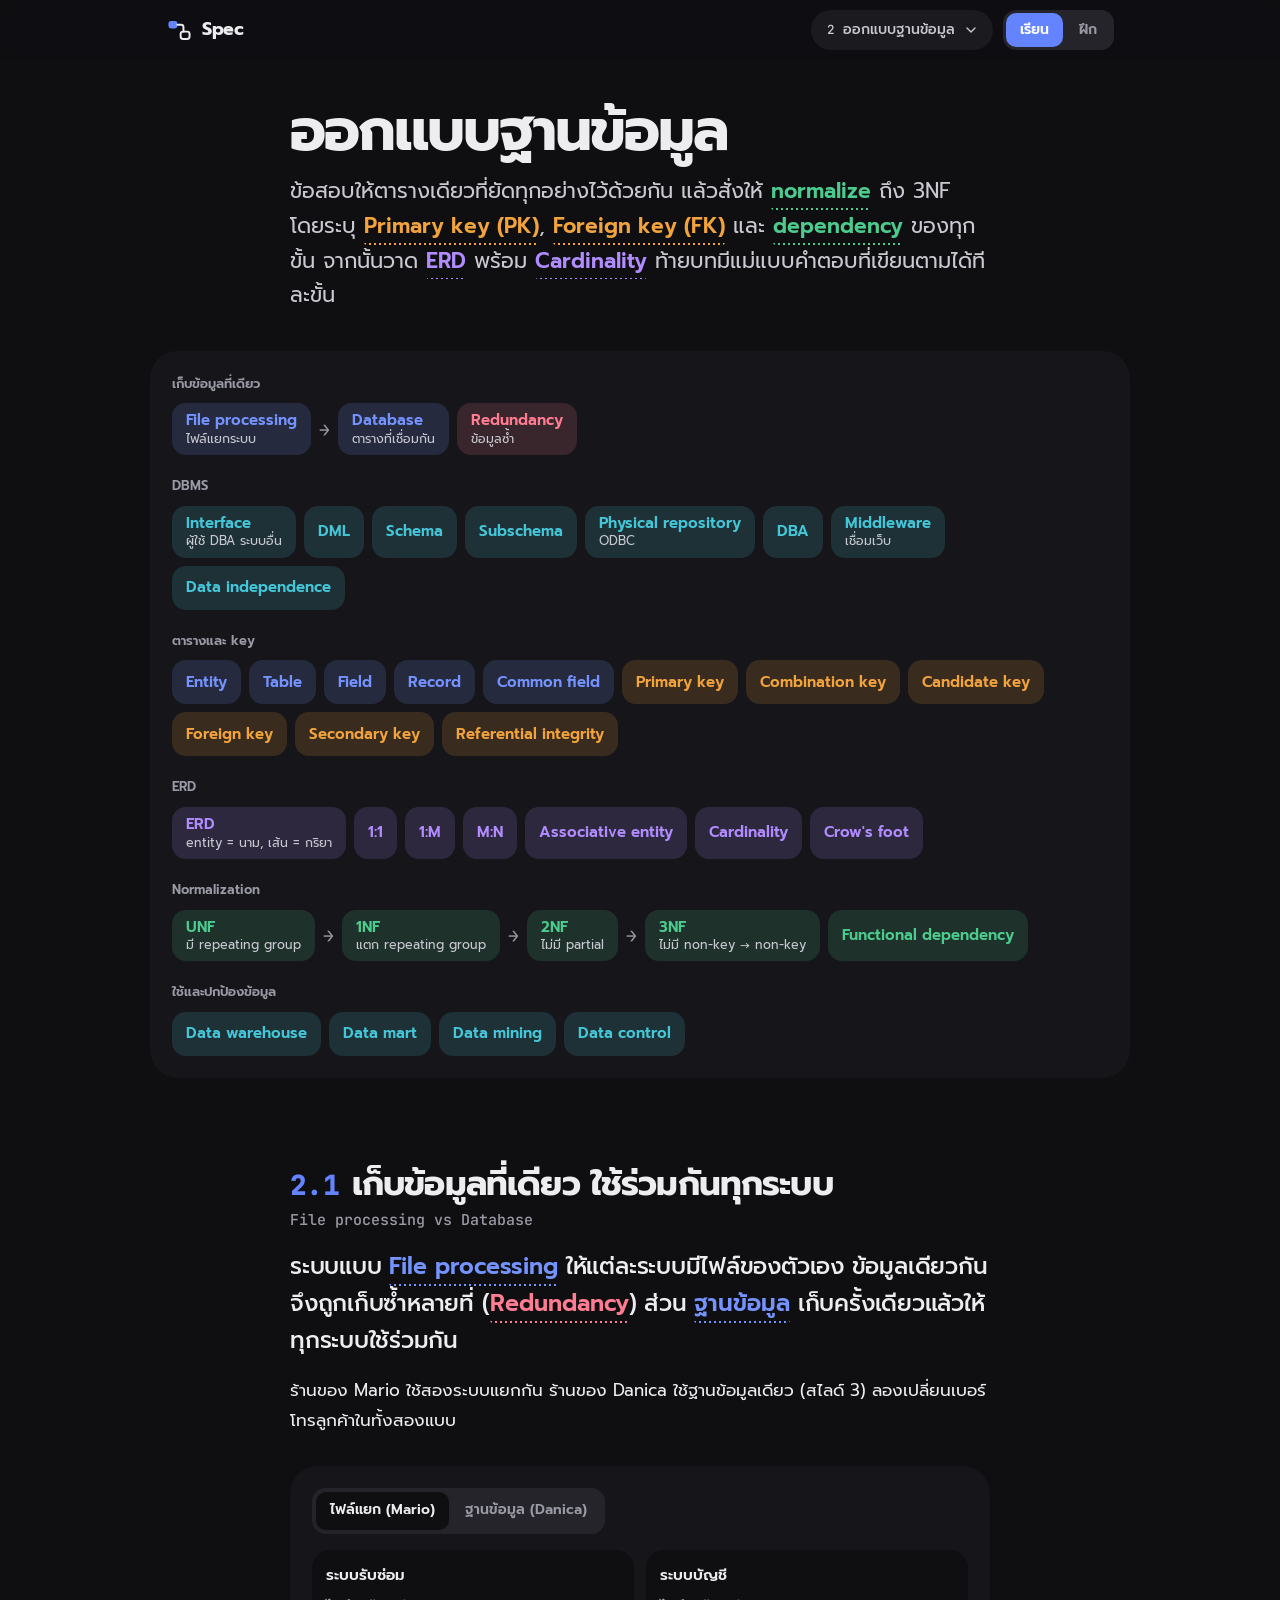
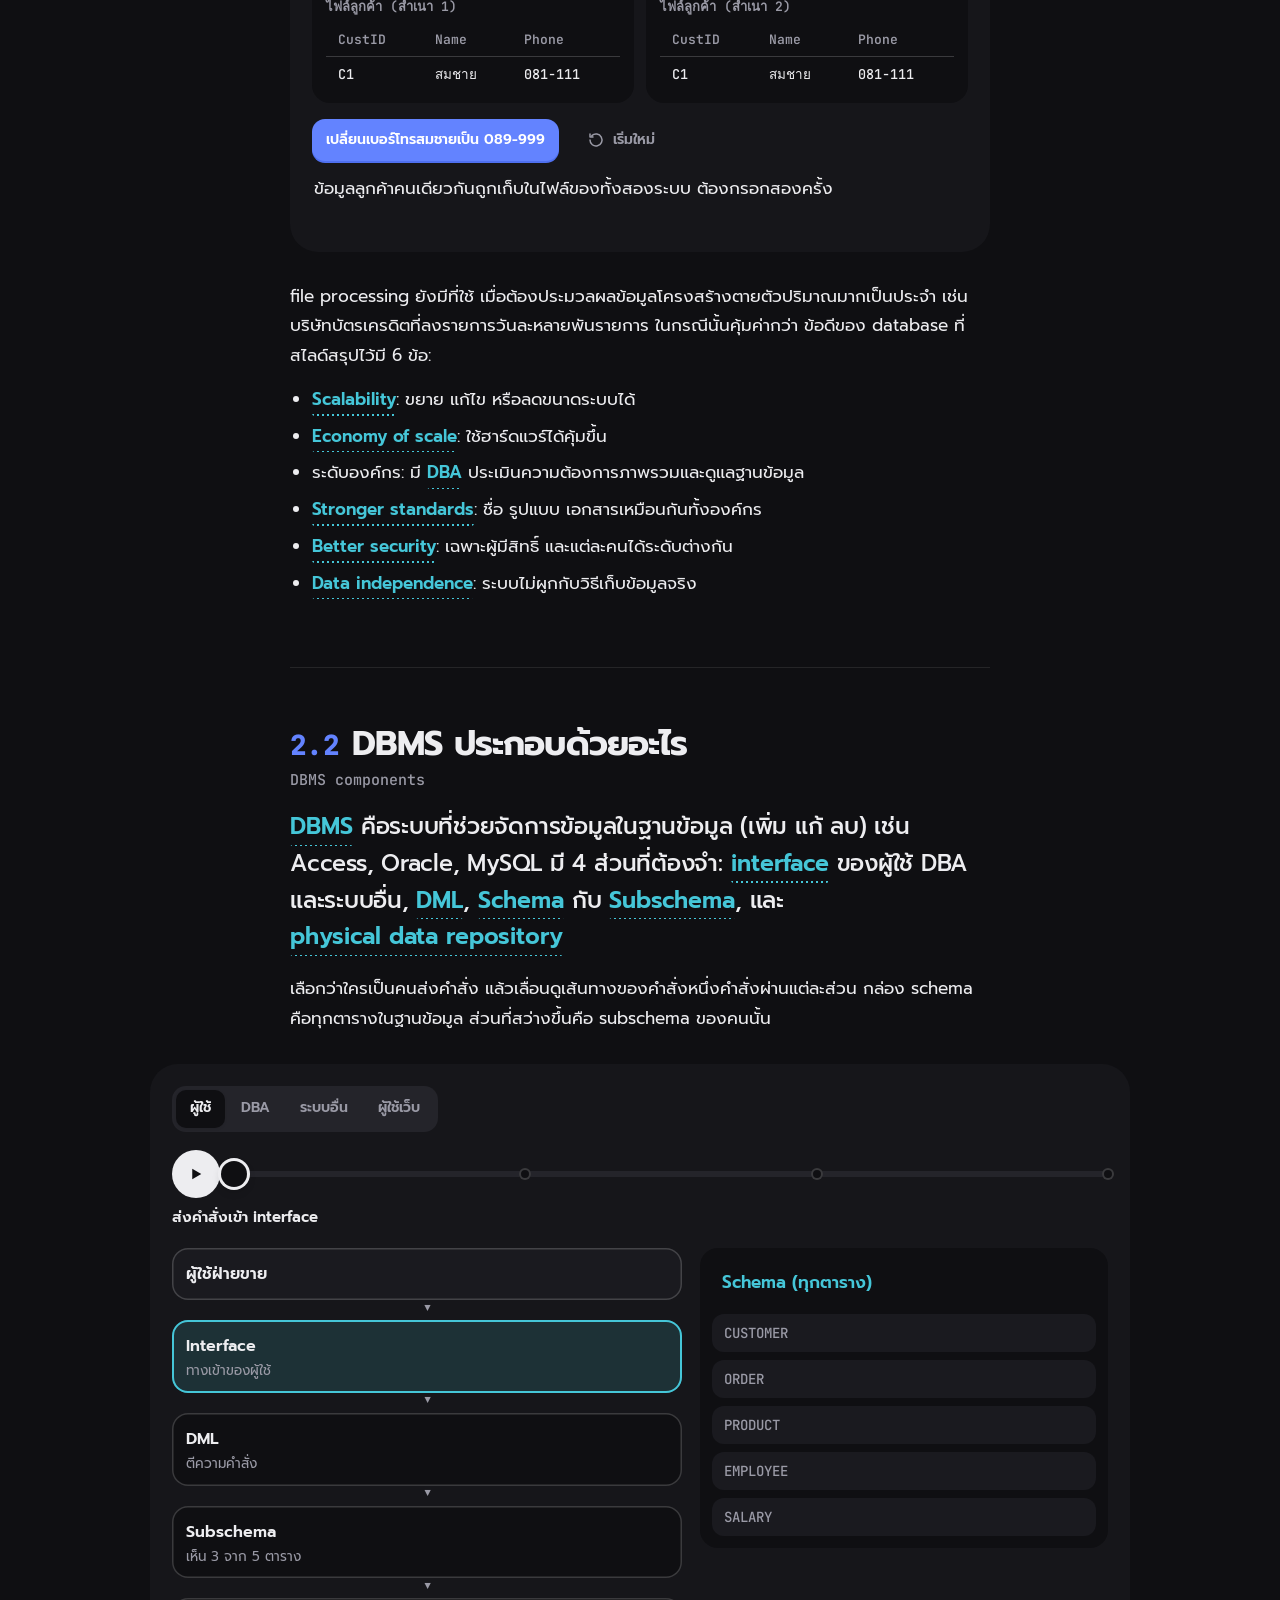
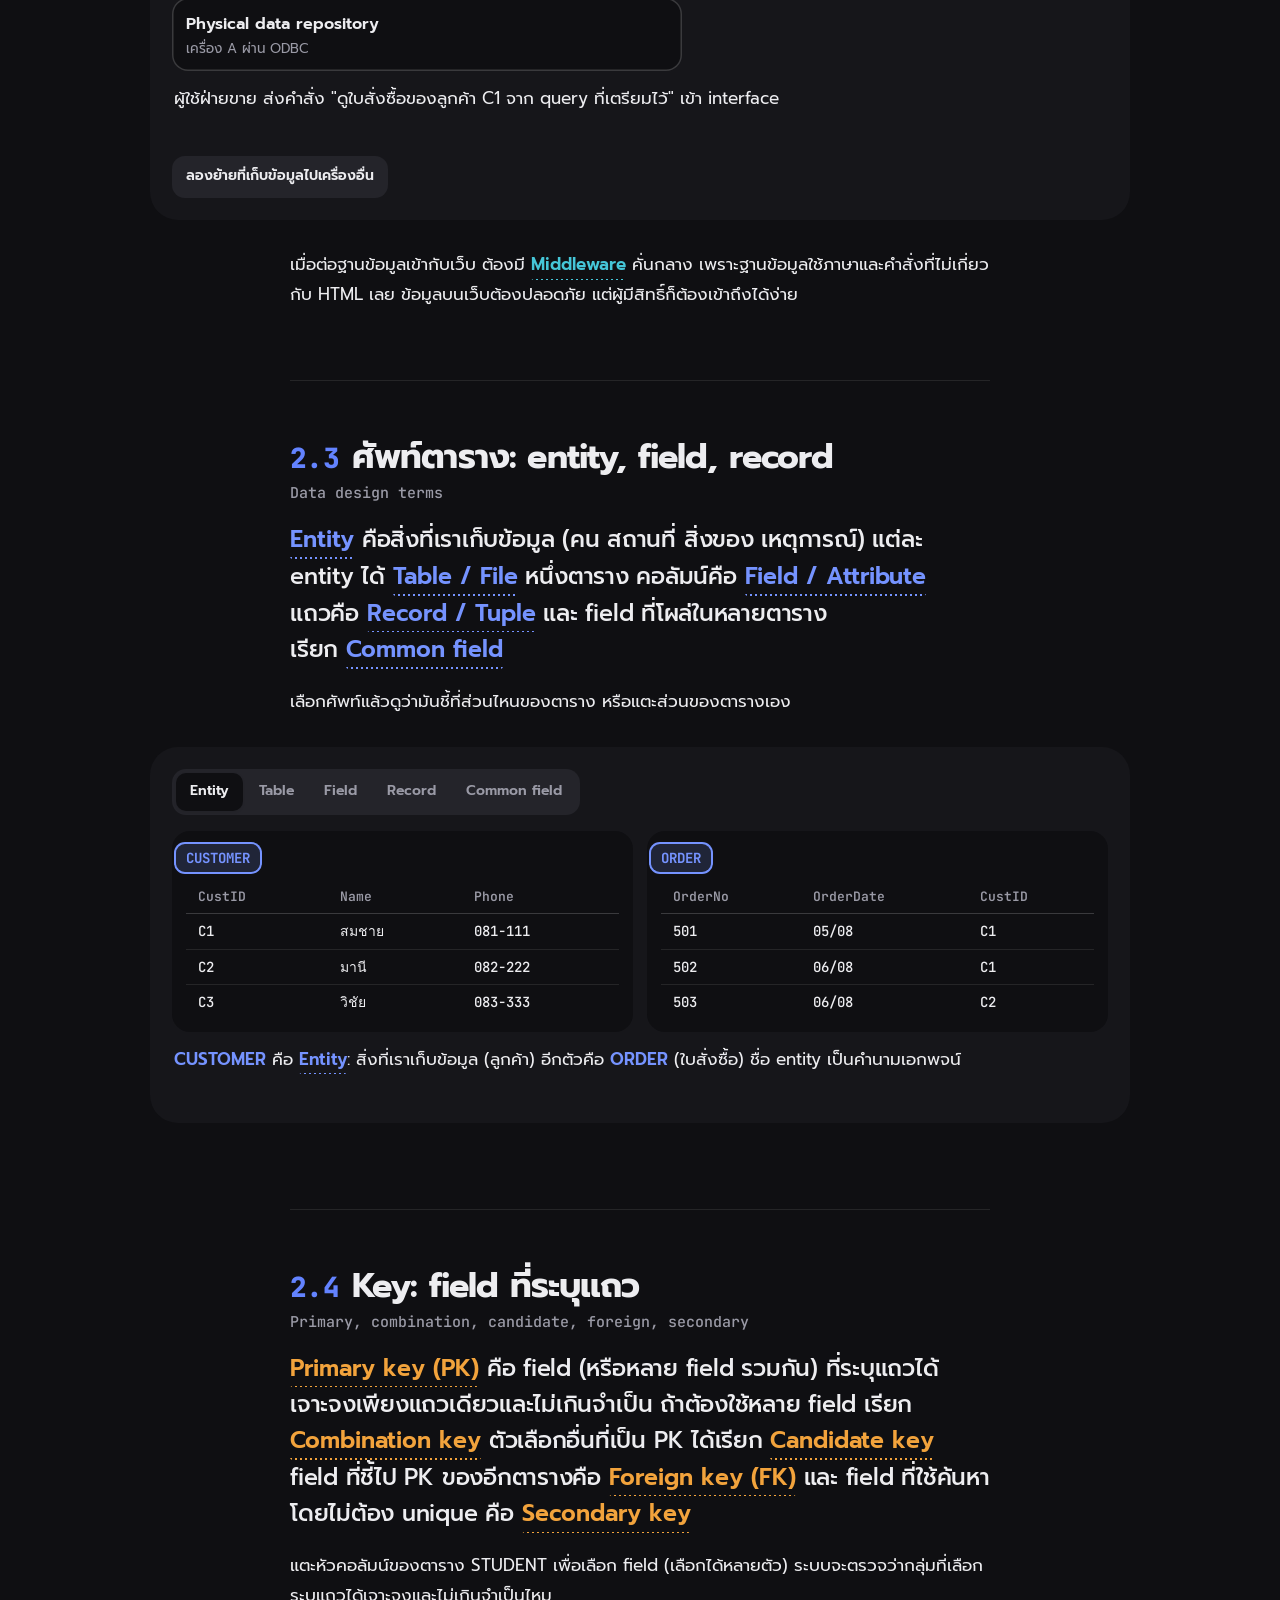
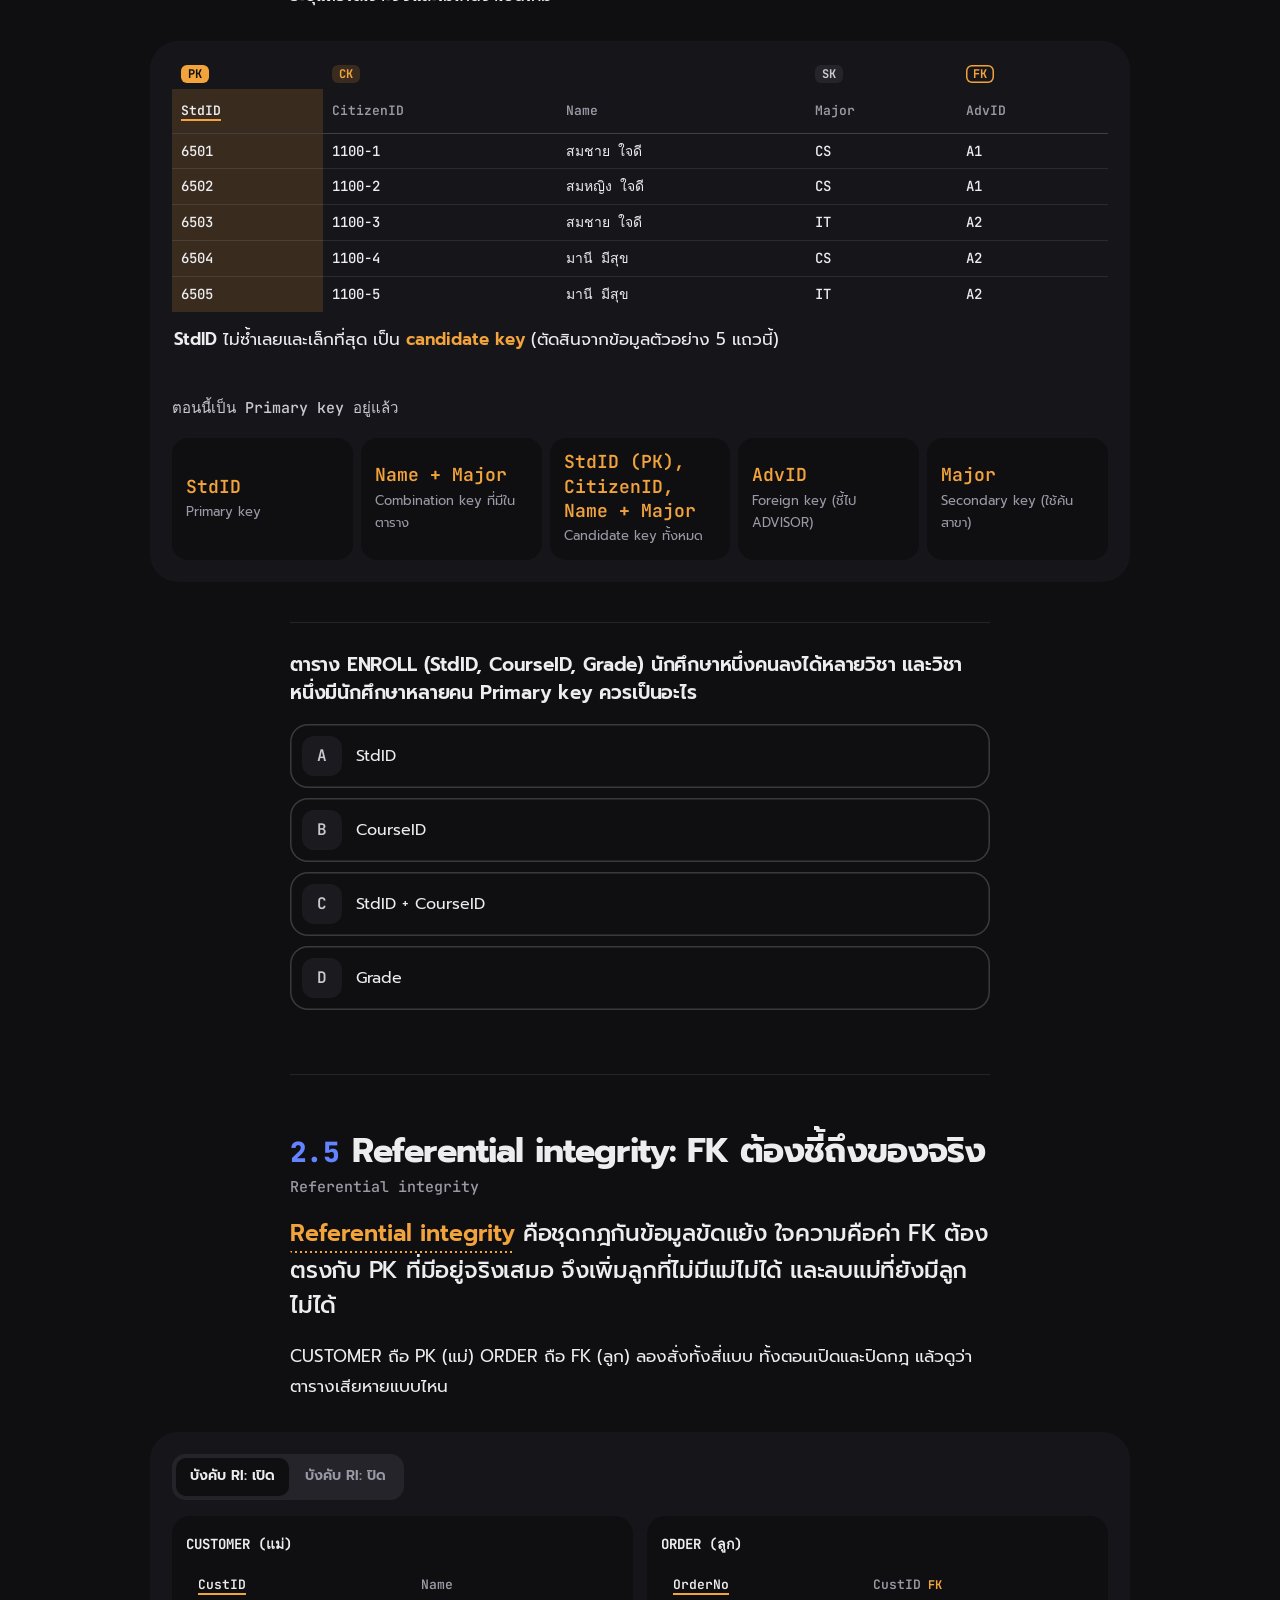
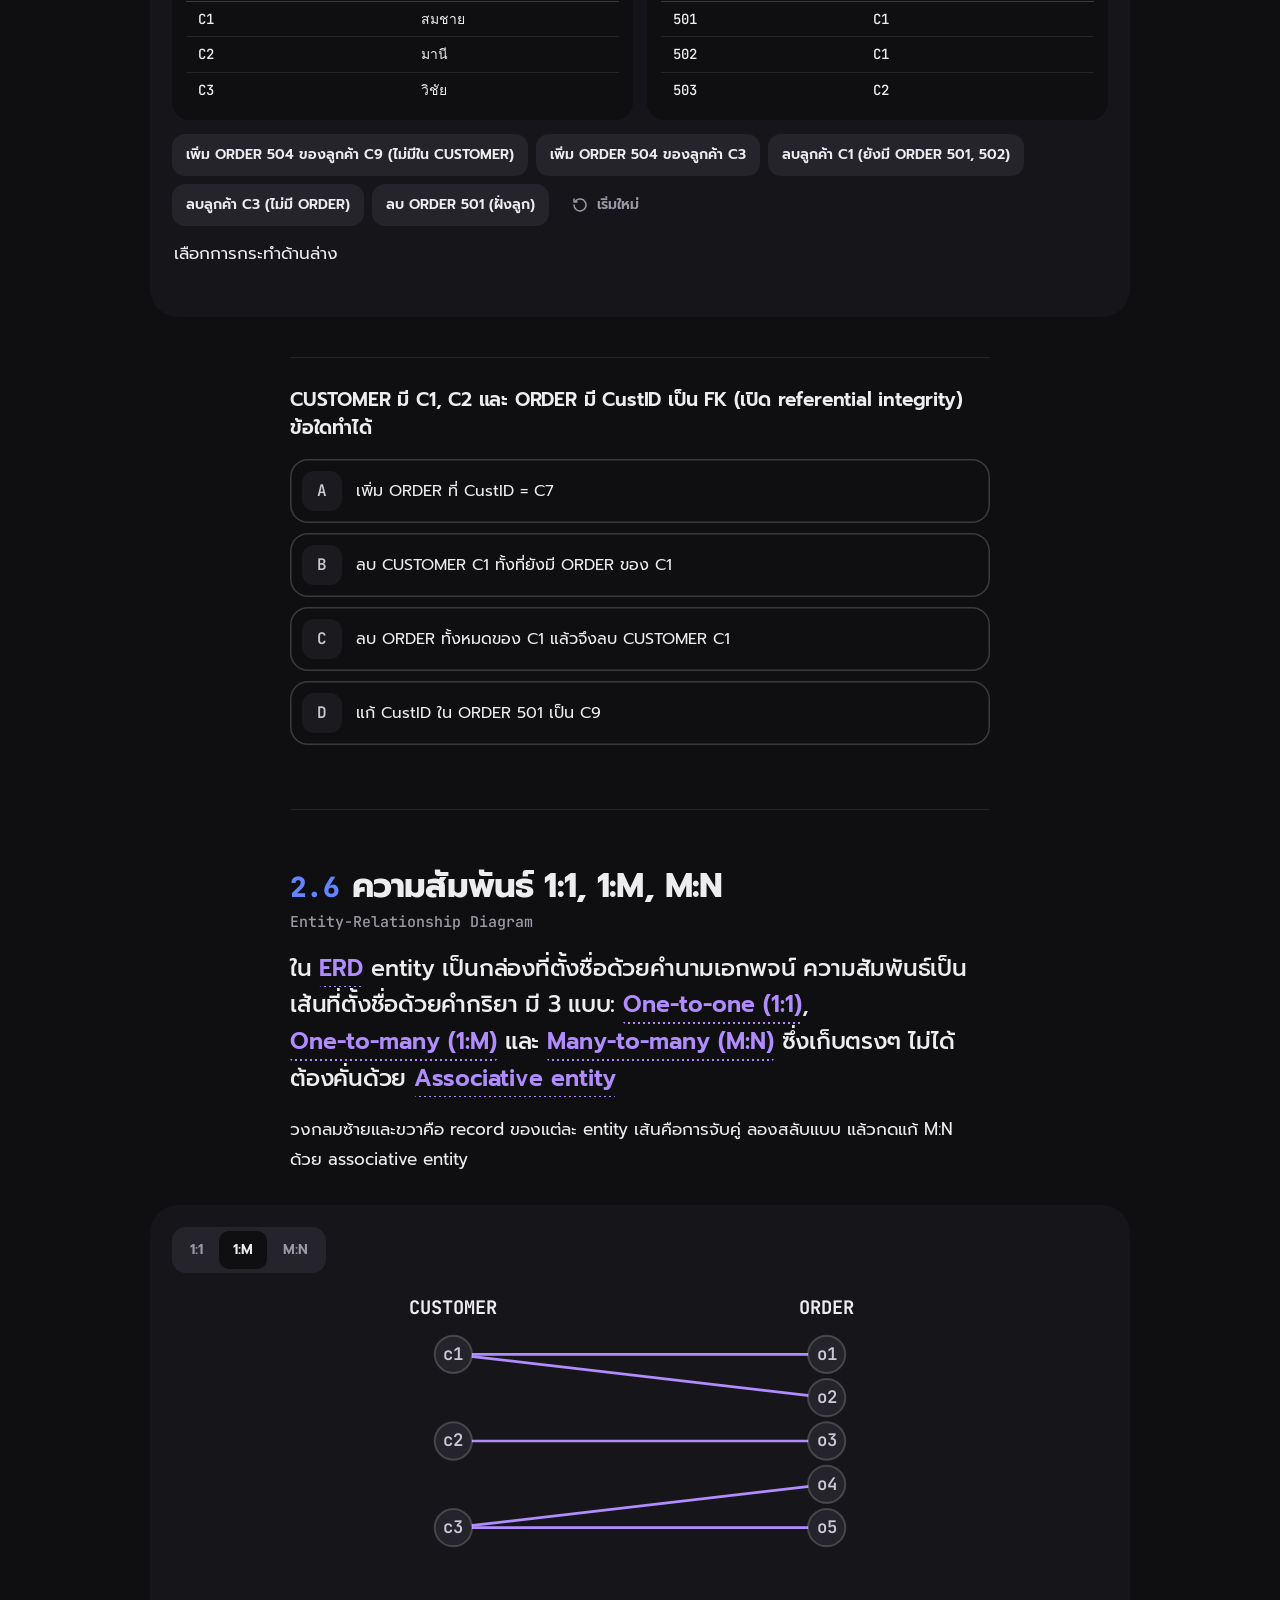
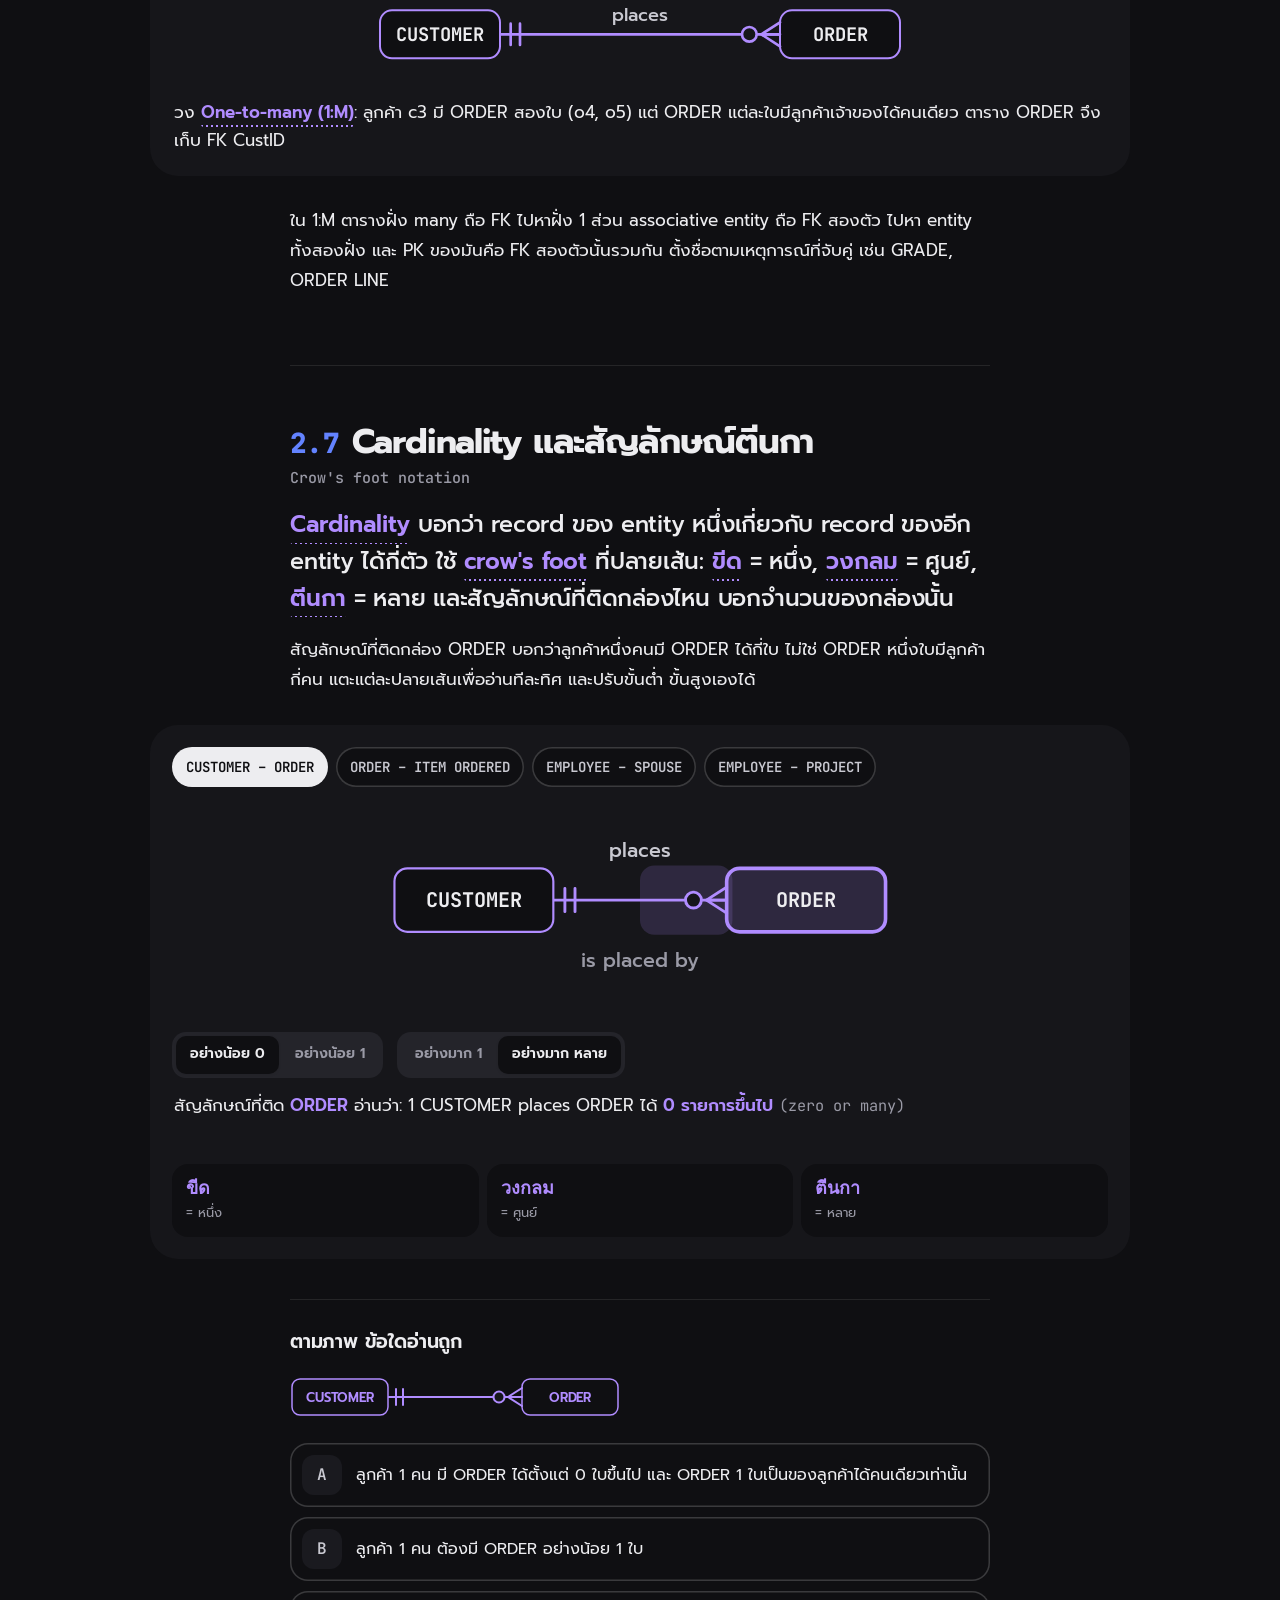
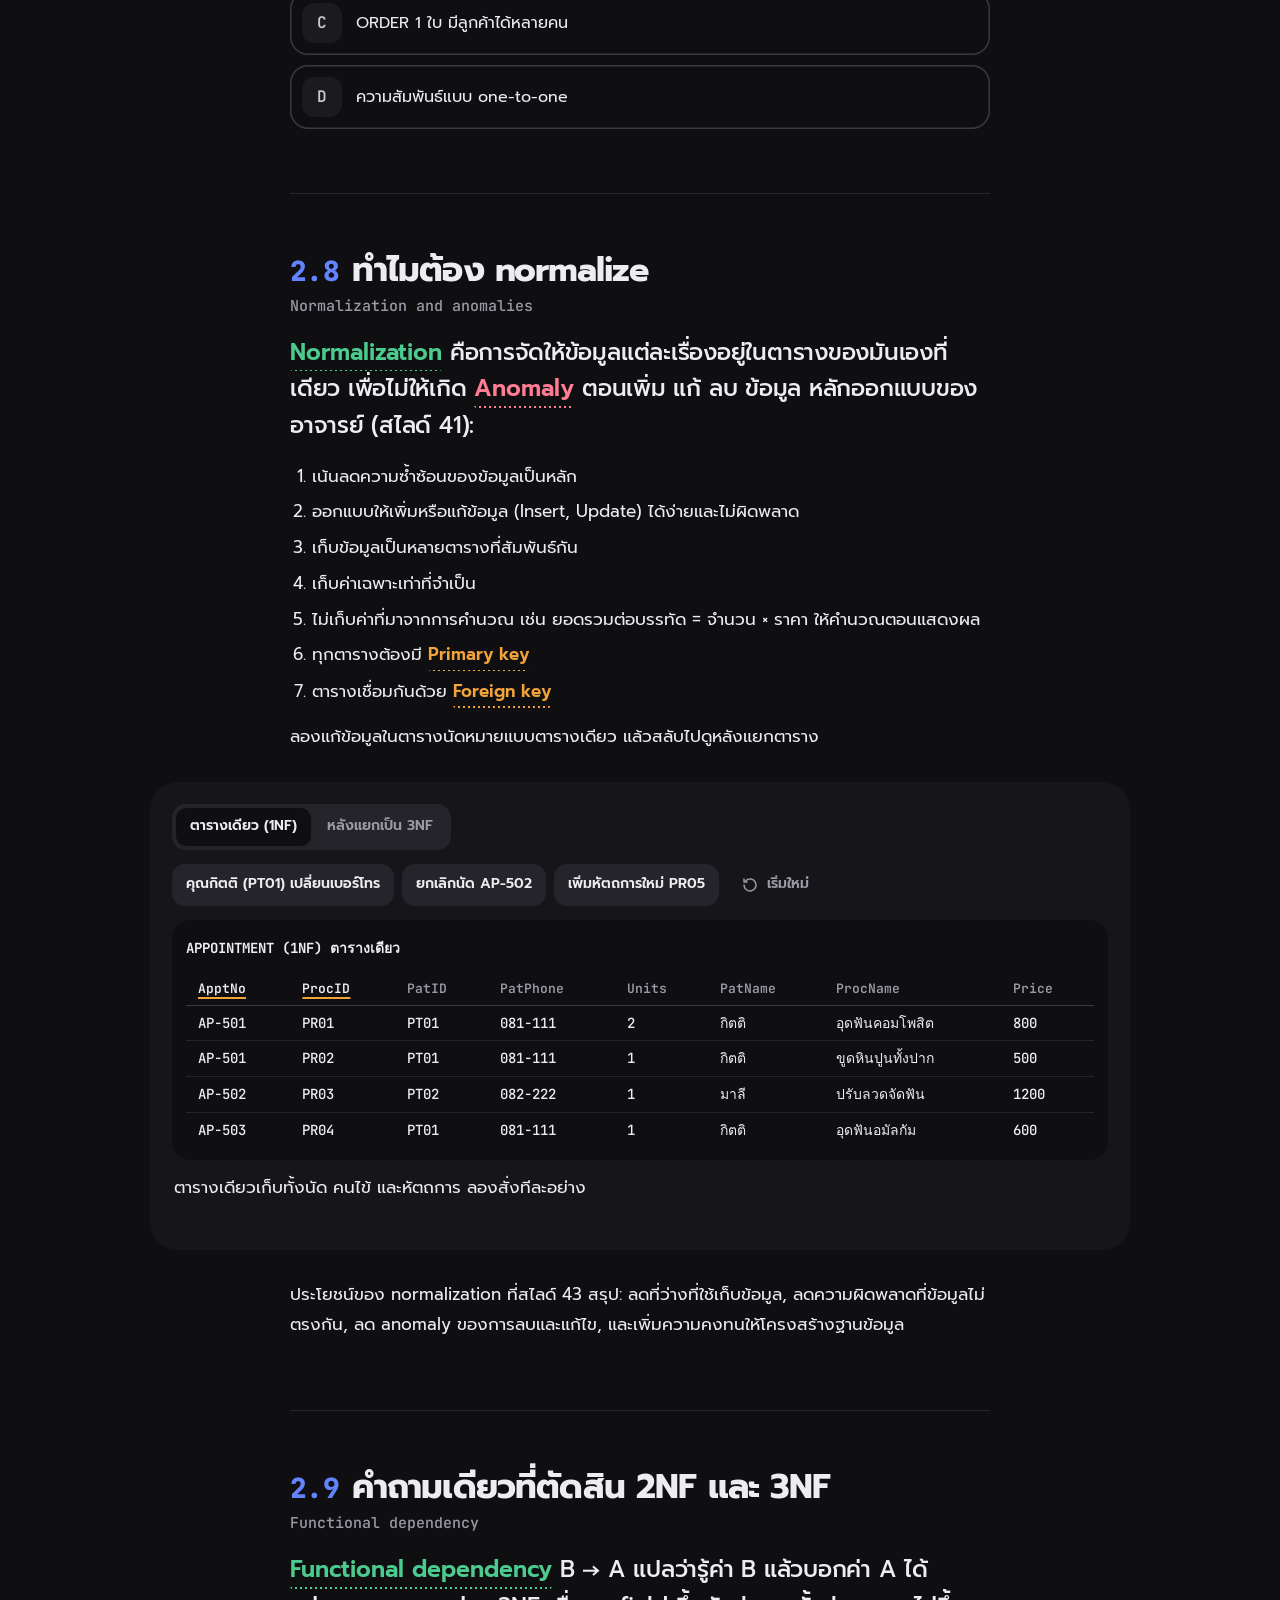
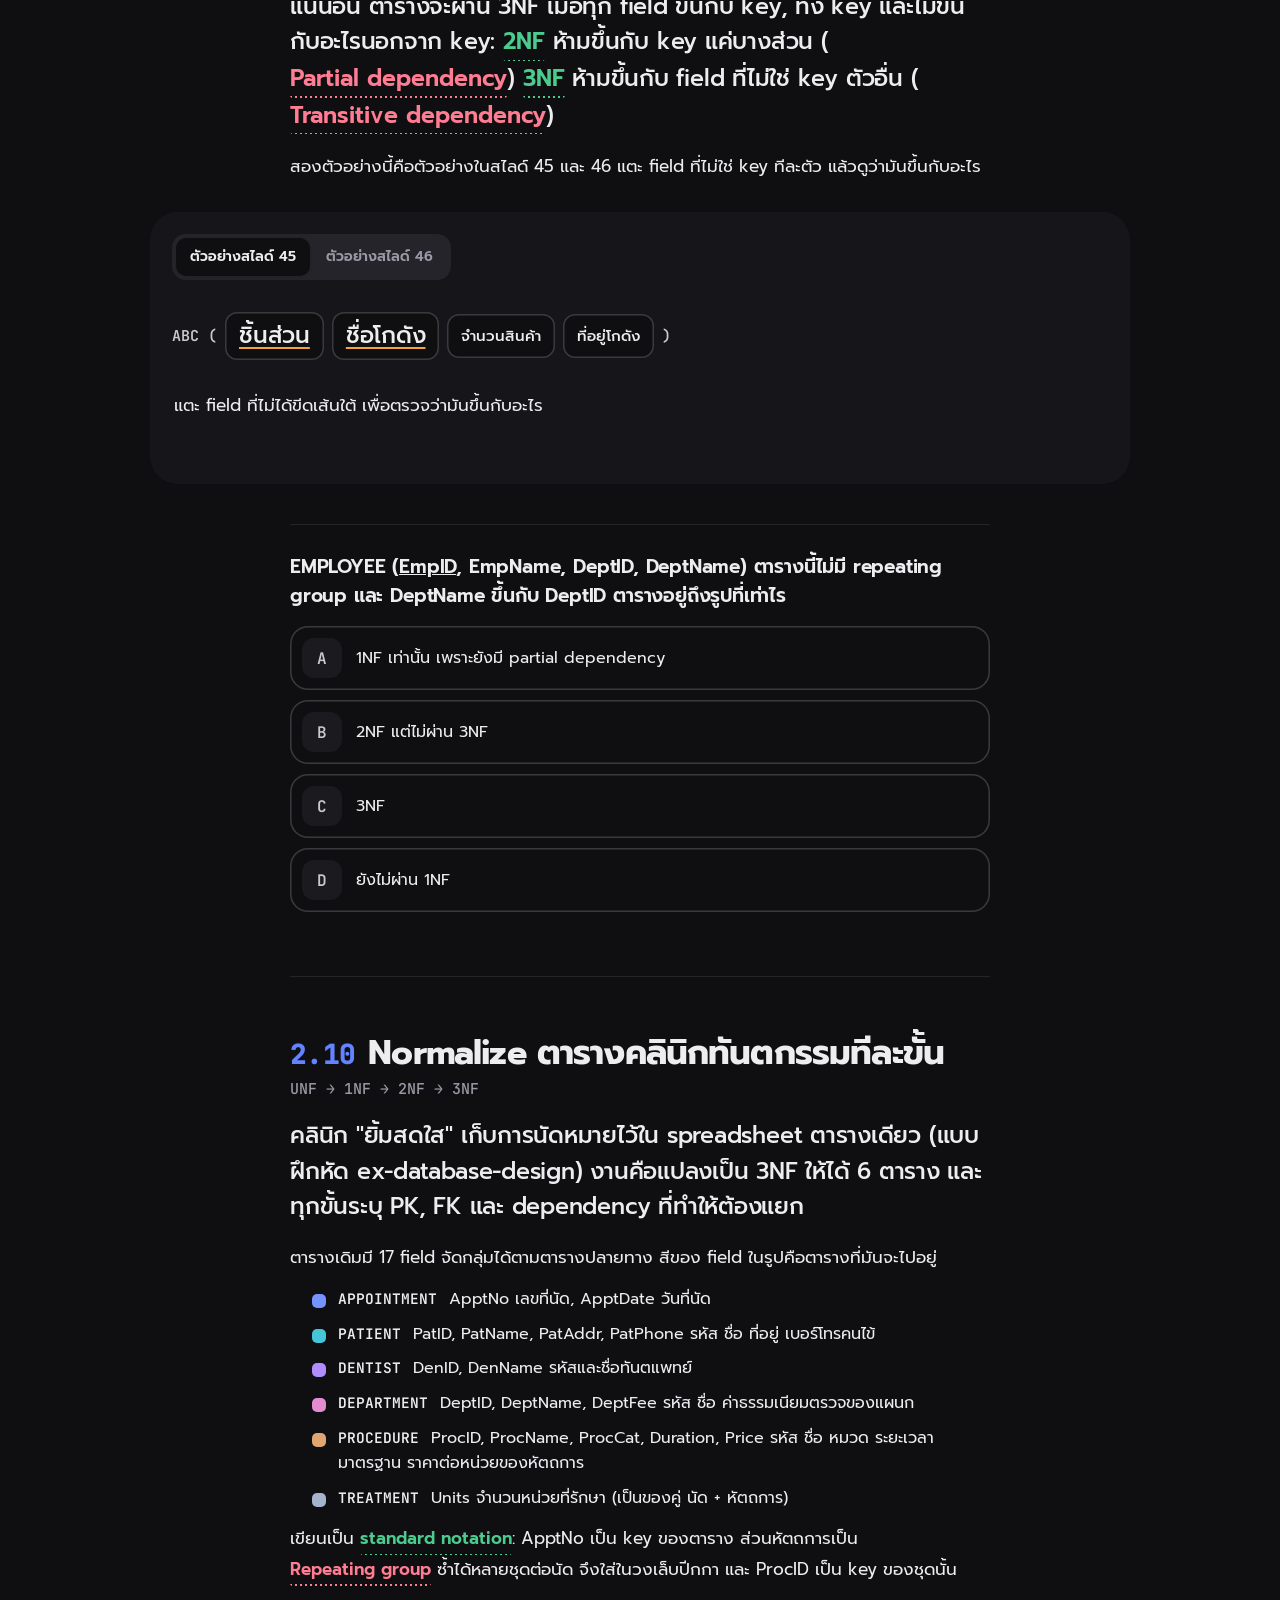
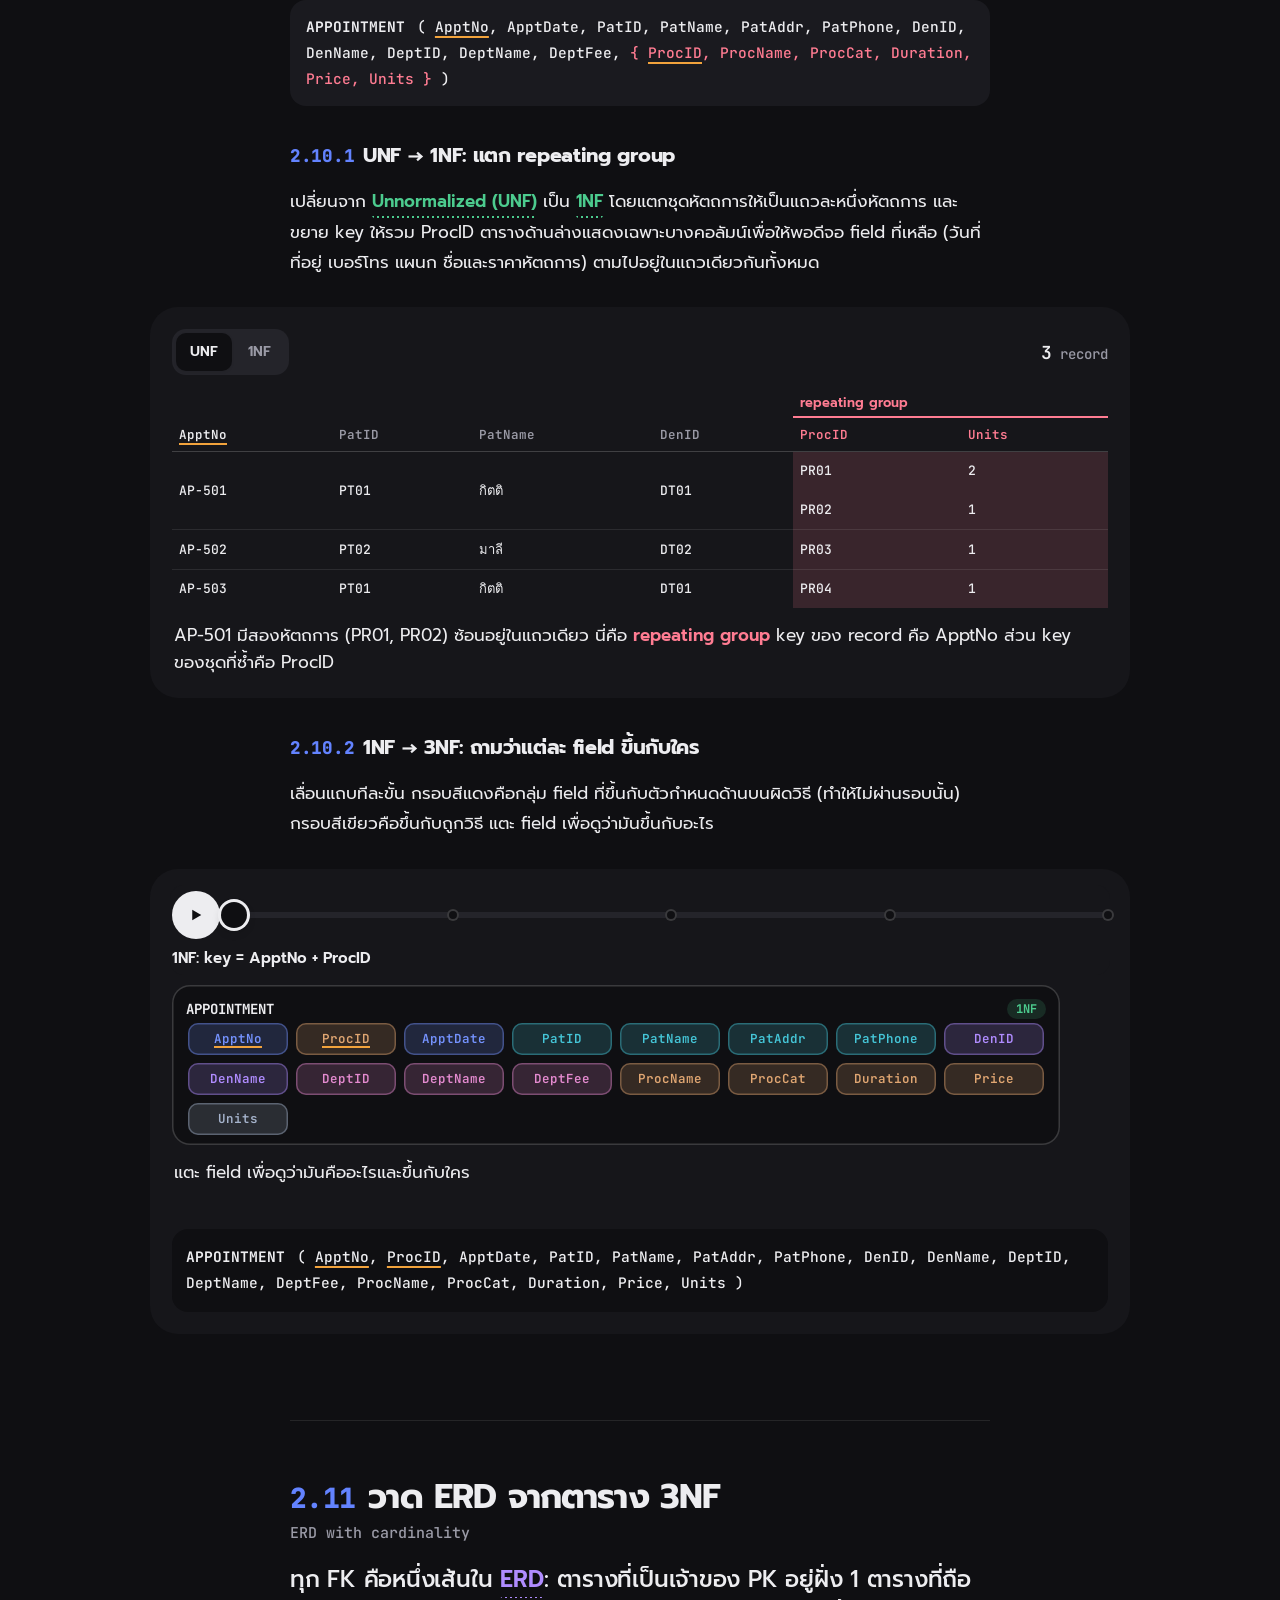
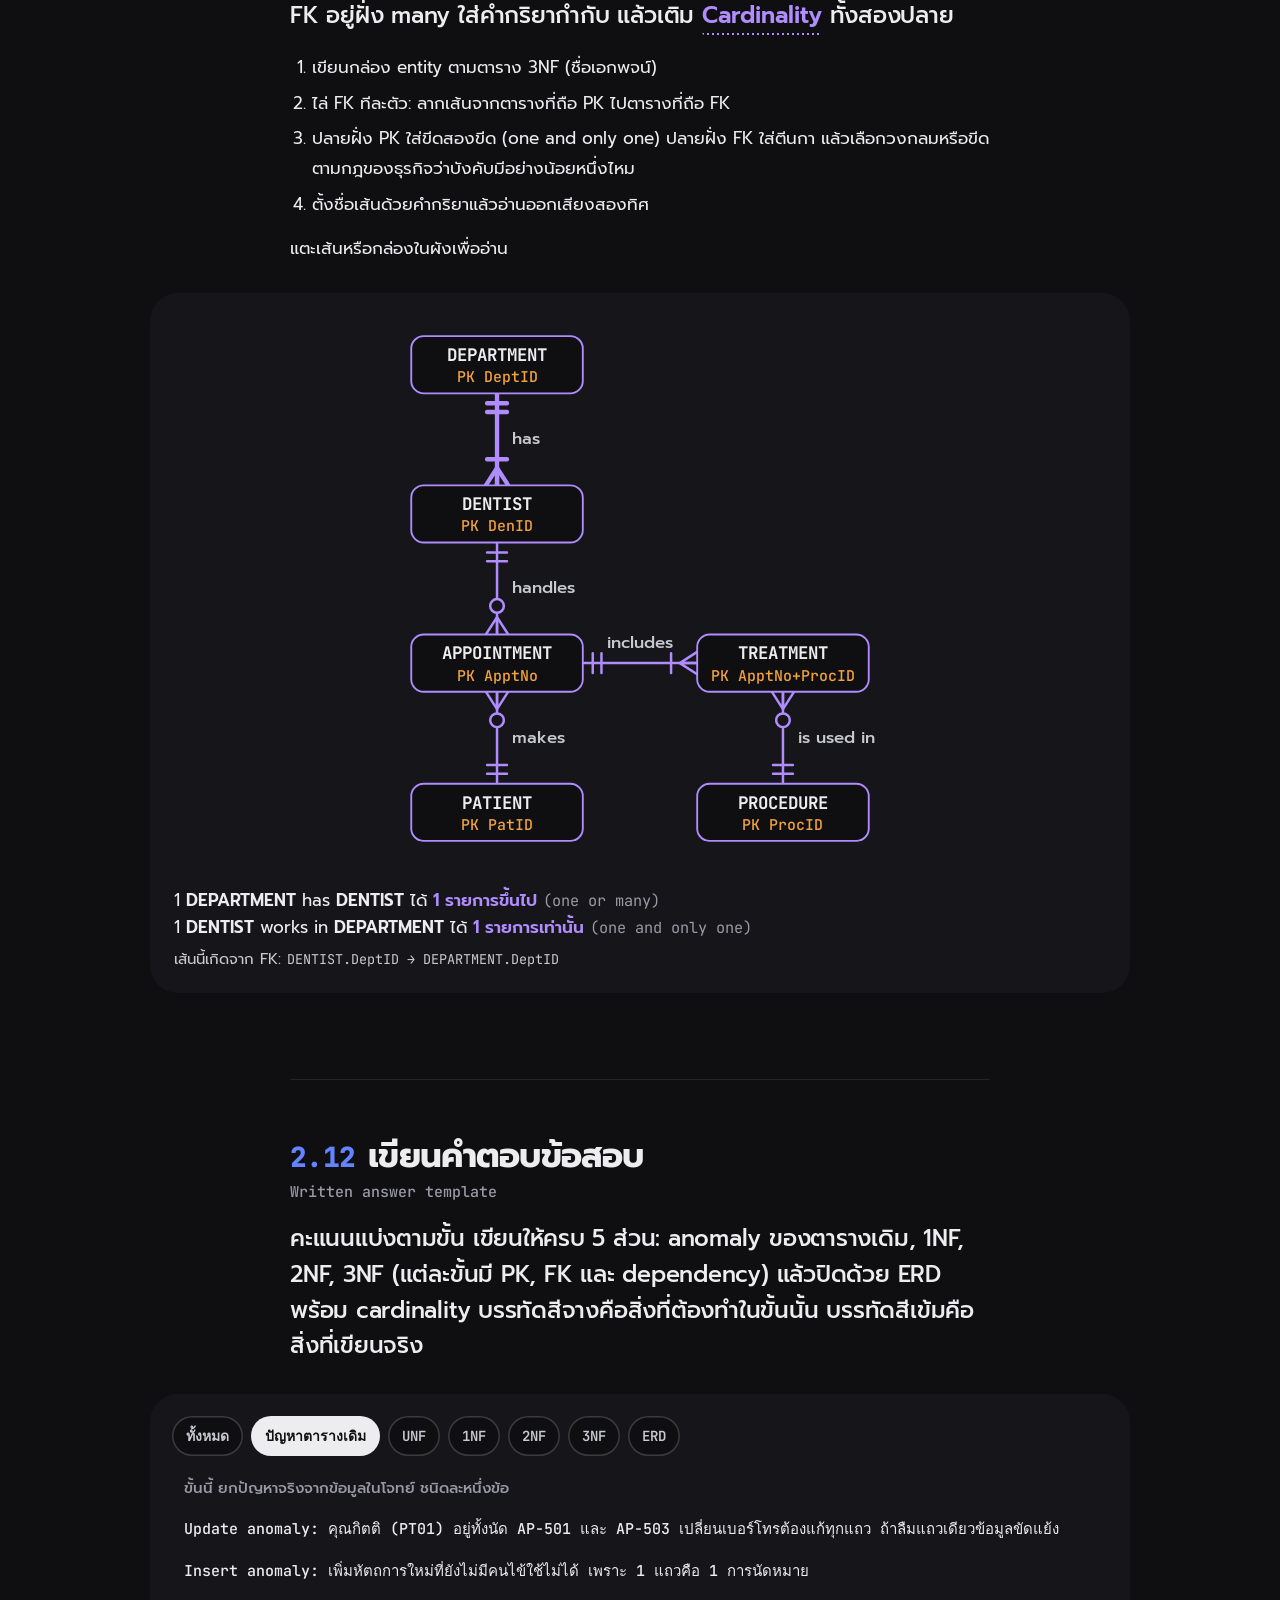
==== commit 9eaa962e: "Add scenario-to-tables database design lesson and mock exam question" ====
--- a/data.html
+++ b/data.html
@@ -11,6 +11,7 @@
 <link rel="stylesheet" href="https://fonts.googleapis.com/css2?family=Prompt:wght@400;500;600;700&family=JetBrains+Mono:wght@400;500;600;700&display=swap">
 <link rel="stylesheet" href="assets/core.css">
 <link rel="stylesheet" href="assets/data.css">
+<link rel="stylesheet" href="assets/scen.css">
 </head>
 <body>
 <main>
@@ -152,6 +153,15 @@
     <div class="fig" id="fig-answer"></div>
   </section>
 
+  <section class="idea col" id="s-scen">
+    <h2>ออกแบบตารางจากโจทย์เรื่องราว<span class="en">Scenario → tables → ERD</span></h2>
+    <p class="key">โจทย์อีกแบบไม่ให้ตารางมา ให้แค่เรื่องเล่า วิธีคิดมี 6 ขั้นเสมอ: คำนามคือ [[entity]], รายละเอียดคือ field, เลือก [[pk]], หาความสัมพันธ์ (M:N ต้องมีตารางกลาง), วาง [[fk]] ที่ฝั่ง many และตัดค่าที่คำนวณได้ทิ้ง</p>
+    <p>ตัวอย่างแรกคือแบบฝึกหัด ABC ในสไลด์ (รายงานยอดขายตามสาขา รัฐ ประเทศ) อีก 3 เรื่องเป็นโจทย์ฝึกแบบเดียวกัน เลือกเรื่องแล้วเลื่อนดูทีละขั้น</p>
+    <div class="fig" id="fig-scen"></div>
+    <p>ผลลัพธ์ที่ได้อยู่ใน 3NF ทันทีถ้าทำครบ 6 ขั้น เพราะแต่ละตารางเก็บเรื่องเดียว ข้อมูลของ entity อื่นอ้างผ่าน FK เท่านั้น ในข้อสอบให้เขียนแบบ standard notation แล้วตามด้วย ERD</p>
+    <div id="q-scen"></div>
+  </section>
+
   <section class="idea col" id="s-use">
     <h2>ใช้ข้อมูลที่เก็บไว้: warehouse, mart, mining<span class="en">Data storage and access</span></h2>
     <p class="key">[[warehouse]] รวมข้อมูลจากหลายระบบทั่วบริษัทไว้ที่เดียว [[mart]] คือคลังย่อยที่ออกแบบให้แผนกเดียวใช้ และ [[mining]] คือการหา pattern ในข้อมูลเหล่านั้น</p>
@@ -169,5 +179,10 @@
 <script src="assets/core.js"></script>
 <script src="assets/data-concepts.js"></script>
 <script src="data.js"></script>
+<script src="assets/scenarios.js"></script>
+<script>
+  Scen.figure(Hop.$('#fig-scen'));
+  Hop.mcq(Hop.$('#q-scen'), { q: 'โจทย์: "นิสิตหนึ่งคนลงทะเบียนได้หลายวิชา และแต่ละวิชามีนิสิตลงหลายคน ต้องเก็บเกรดของแต่ละวิชา" เกรดควรอยู่ตารางไหน', opts: ['ตารางกลาง Enroll (Std_Id, Course_Id, Semester, Grade)', 'ตาราง Student', 'ตาราง Course', 'ไม่ต้องเก็บ เพราะคำนวณได้'], a: 0, why: 'เกรดขึ้นกับคู่ นิสิต + วิชา (+ ภาคเรียน) ไม่ได้ขึ้นกับฝั่งใดฝั่งเดียว จึงอยู่ในตารางกลางของความสัมพันธ์ M:N', whyWrong: { 1: 'นิสิตคนเดียวมีหลายเกรด ถ้าเก็บใน Student จะเกิด repeating group', 2: 'วิชาเดียวมีหลายเกรดจากหลายนิสิต เก็บใน Course ไม่ได้', 3: 'เกรดรายวิชาเป็นข้อมูลที่ป้อนเข้ามา คำนวณไม่ได้ ที่คำนวณได้คือ GPA' } });
+</script>
 </body>
 </html>
--- a/assets/scen.css
+++ b/assets/scen.css
@@ -0,0 +1,30 @@
+/* scenario → tables figure */
+.scn-seg { flex-wrap: wrap; }
+.scn-text { font-size: 17px; line-height: 2; margin: 16px 2px 6px; text-wrap: pretty; }
+.scn-text mark.nn { background: var(--c-violet-s); color: var(--c-violet); font-weight: 600; padding: 2px 6px; border-radius: 8px; animation: nnIn 420ms var(--ease) both; }
+.scn-text mark.nn sub { font: 600 11px var(--mono); margin-left: 4px; color: var(--muted); vertical-align: baseline; }
+@keyframes nnIn { from { background: transparent; } }
+.scn-board { display: grid; grid-template-columns: repeat(auto-fill, minmax(190px, 1fr)); gap: 10px; margin-top: 14px; }
+.scn-card { background: var(--surface); border-radius: 18px; padding: 12px 12px 10px; animation: cardIn 380ms var(--ease) both; }
+.scn-card.assoc { background: var(--c-amber-s); }
+@keyframes cardIn { from { opacity: 0; transform: translateY(8px); } }
+.scn-card .h { font: 700 16px var(--mono); margin-bottom: 6px; display: flex; justify-content: space-between; gap: 8px; align-items: baseline; }
+.scn-card .h span { font: 500 13px var(--font); color: var(--muted); }
+.scn-card.assoc .h span { color: var(--c-amber); }
+.scn-card .fr { display: grid; grid-template-columns: 1fr auto; gap: 2px 8px; font: 500 14px/1.5 var(--mono); padding: 4px 6px; border-radius: 8px; }
+.scn-card .fr .ty { grid-column: 1 / -1; font-size: 12px; color: var(--c-teal); }
+.scn-card .fr .tg { font: 700 11px var(--mono); color: var(--muted); align-self: center; }
+.scn-card .fr.pk .fn { text-decoration: underline; text-underline-offset: 3px; color: var(--c-amber); }
+.scn-card .fr.pk .tg { color: var(--c-amber); }
+.scn-card .fr.fk .fn { color: var(--c-rose); }
+.scn-card .fr.fk.pk .fn { color: var(--c-amber); }
+.scn-card .fr.fk .tg { color: var(--c-rose); }
+.scn-card .fr.new { animation: rowIn 700ms var(--ease) both; }
+@keyframes rowIn { from { background: var(--accent-soft); opacity: 0; transform: translateX(-6px); } 40% { opacity: 1; transform: none; } }
+.scn-extra { display: grid; gap: 10px; margin-top: 12px; }
+.scn-rels { display: grid; gap: 6px; font: 500 14px var(--mono); }
+.scn-rels div { display: flex; flex-wrap: wrap; gap: 4px 10px; align-items: baseline; }
+.scn-rels span { font: 400 14px var(--font); color: var(--muted); }
+.scn-calc div { font-size: 15px; color: var(--ink-2); margin: 4px 0; }
+.scn-calc s { color: var(--c-rose); font-weight: 600; }
+.scn-calc .nt { color: var(--muted); font-size: 14px; }
